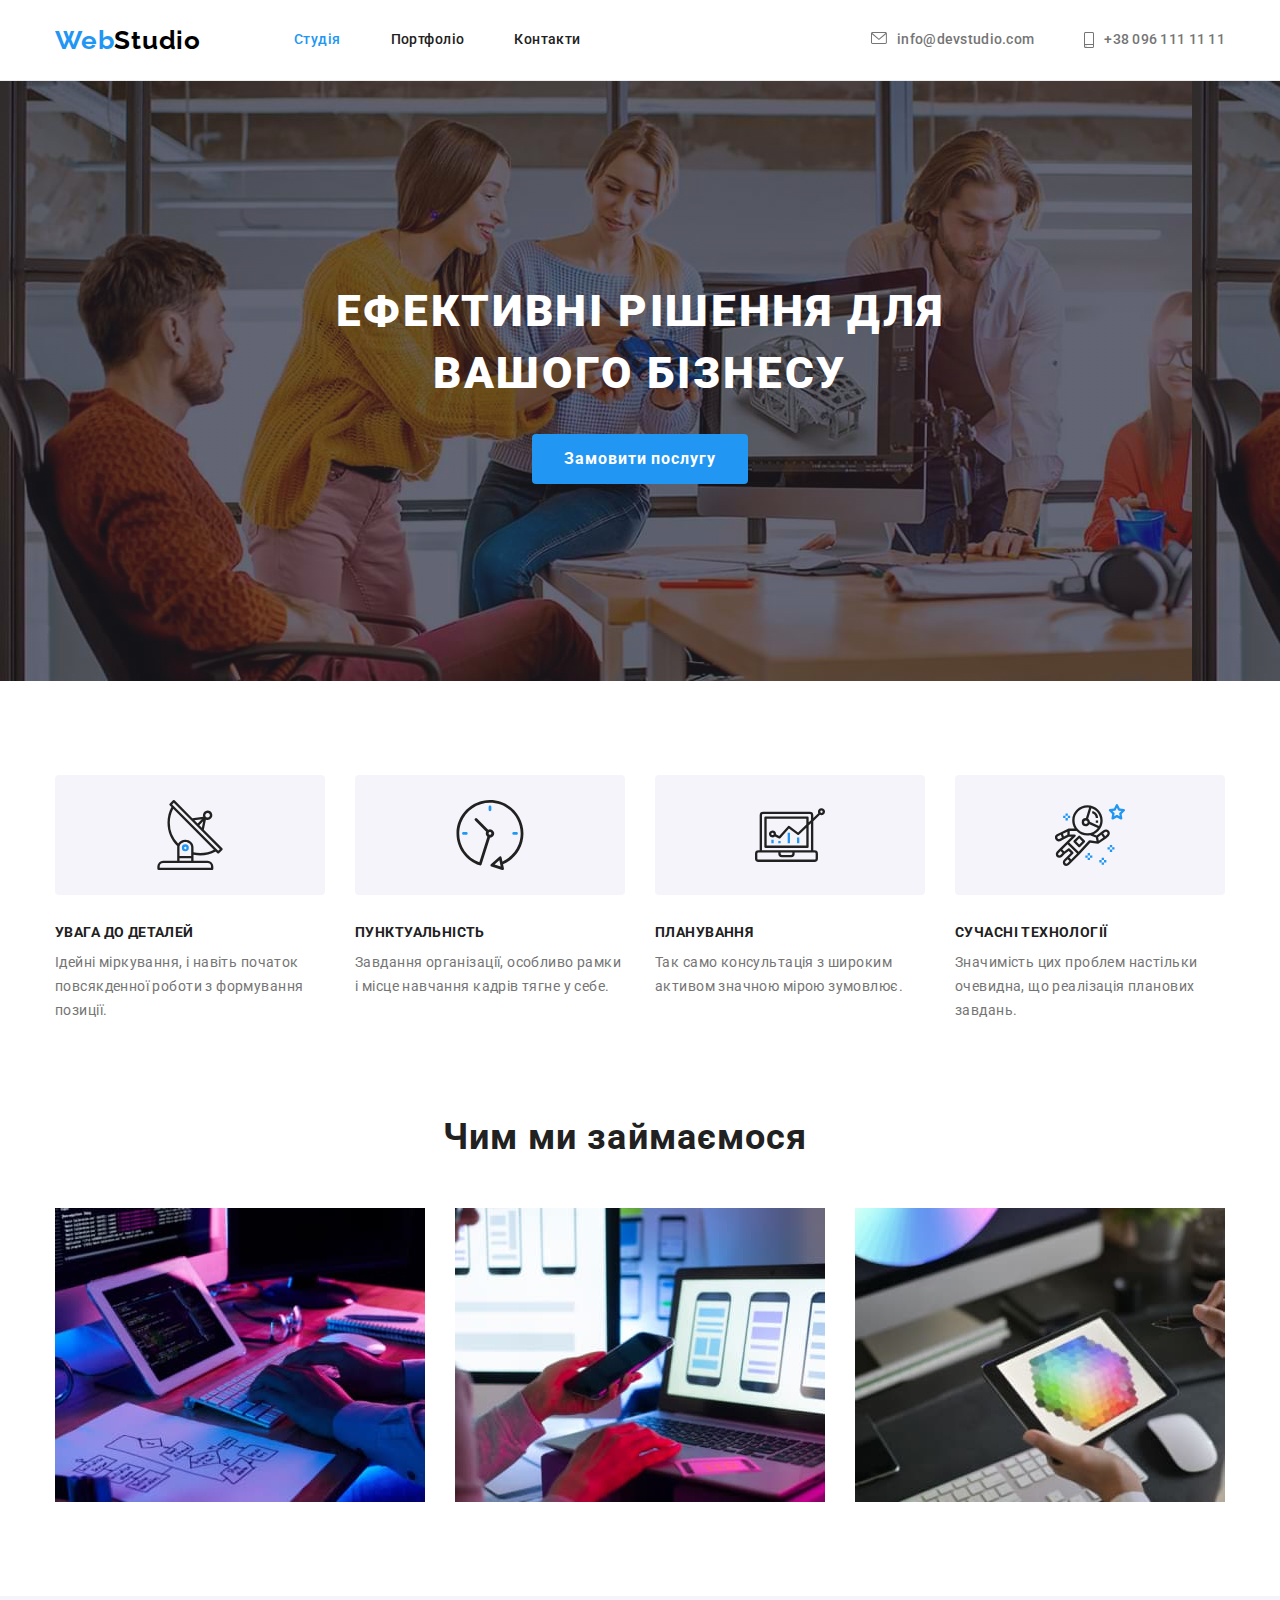
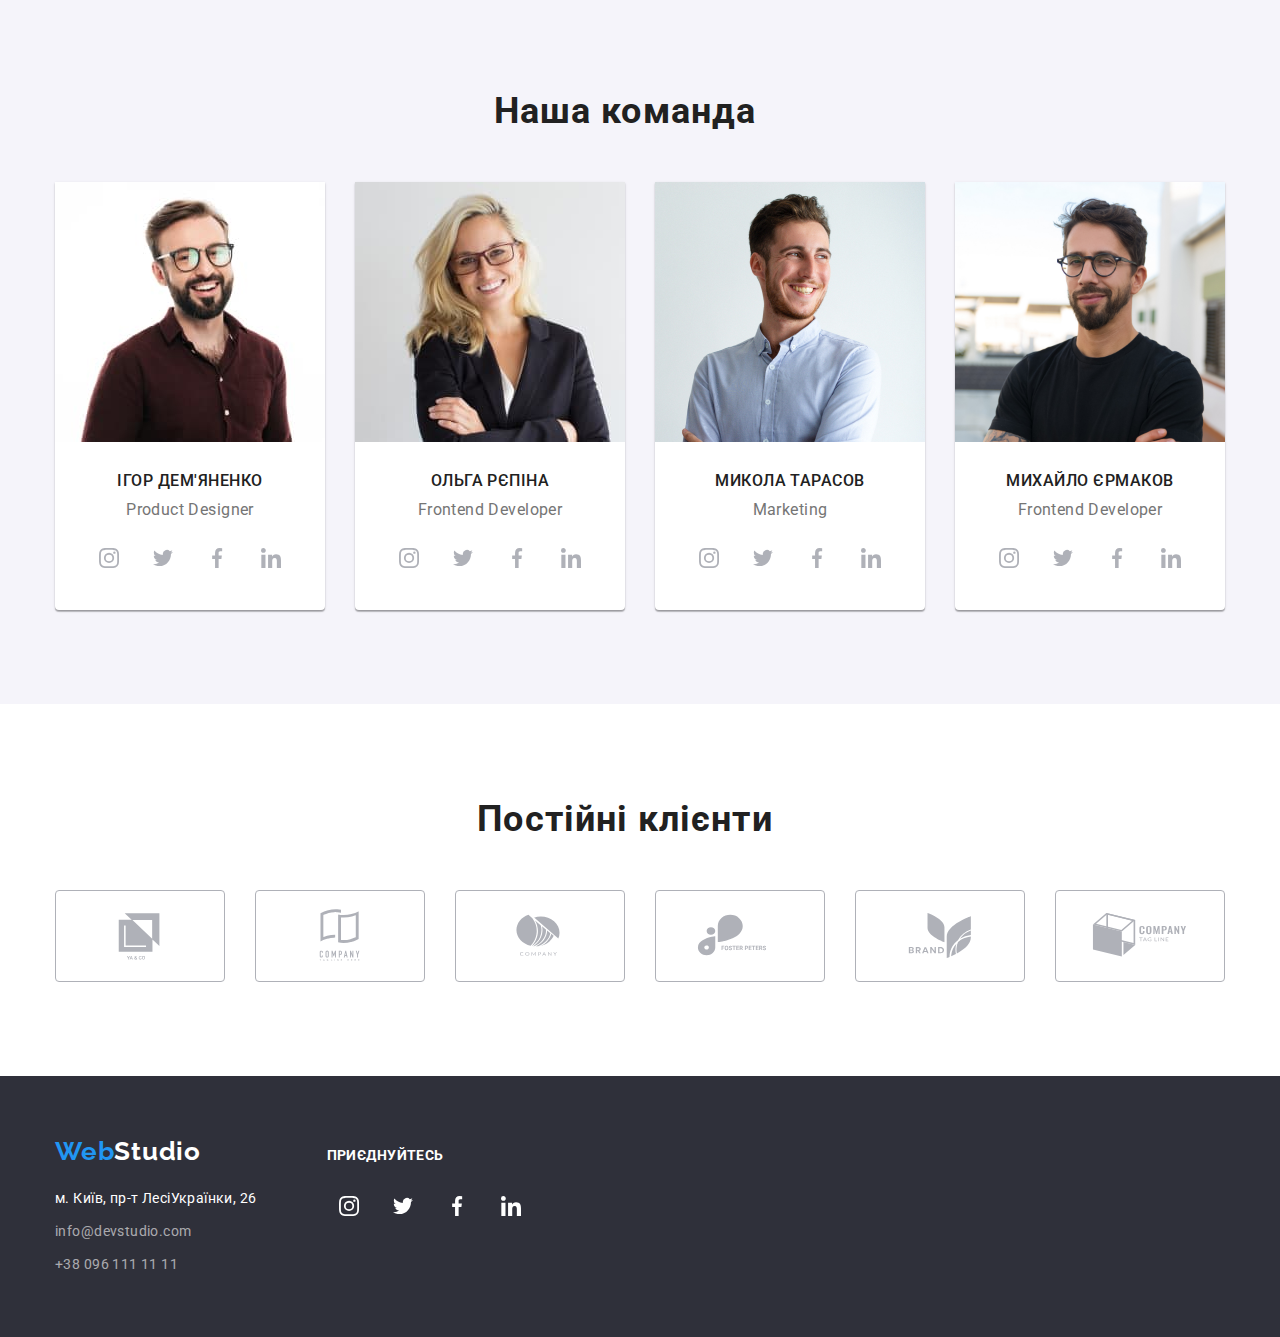
==== index.html @ a8404179 "create repo" ====
<!DOCTYPE html>
<html lang="uk">
  <head>
    <meta charset="UTF-8" />
    <meta http-equiv="X-UA-Compatible" content="IE=edge" />
    <meta name="viewport" content="width=device-width, initial-scale=1.0" />
    <title>webstudio</title>
    <link
      href="https://fonts.googleapis.com/css2?family=Raleway:wght@700&family=Roboto:wght@400;500;700;900&display=swap"
      rel="stylesheet"
    />
    <link
      rel="stylesheet"
      href=" https://cdnjs.cloudflare.com/ajax/libs/modern-normalize/1.1.0/modern-normalize.min.css"
    />
    <link rel="stylesheet" href="./css/styles.css" />
  </head>

  <body>
    <header class="page-header">
      <div class="container main-nav">
        <!--main-nav-->
        <nav class="navigation">
          <!--logo-->
          <a class="logo-nav" href="./index.html"><span class="logo-accent">Web</span>Studio</a>

          <!--navigation-->

          <ul class="nav-list">
            <li class="nav-item">
              <a class="nav-link current" href="./index.html">Студія</a>
            </li>

            <li class="nav-item">
              <a class="nav-link" href="./portfolio.html">Портфоліо</a>
            </li>

            <li class="nav-item">
              <a class="nav-link" href="#">Контакти</a>
            </li>
          </ul>
        </nav>

        <!-- Link to e-mail address phone number  -->
        <ul class="contact">
          <li class="contact-item">            
            <a href="mailto:info@devstudio.com" class="link">
              <svg class="mail" width="16" height="12">
                <use href="./images/icons.svg/sprite.svg#icon-envelope"></use>
              </svg>
              info@devstudio.com
            </a> 
          </li>

          <li class="contact-item">
            <a href="tel:+380961111111" class="link">
              <svg class="phone" width="10" height="16">
                <use href="./images/icons.svg/sprite.svg#icon-smartphone"></use>
              </svg>
              +38 096 111 11 11</a
            >
          </li>
        </ul>
      </div>
    </header>

    <main>
      <!--Main page-->
      <section class="hero">
        <div class="container">
          <h1 class="hero-title">
            Ефективні рішення для<br />
            вашого бізнесу
          </h1>
          <button class="button" type="button">Замовити послугу</button>
        </div>
      </section>

      <!--Наші переваги-->

      <section class="section">
        <div class="container">
          <h2 class="section-title title-hidden">Наші переваги</h2>
          <ul class="list-sec">
            <li class="item-sec">
              <div class="icon">
                <svg class="icon-antenn">
                  <use href="./images/icons.svg/sprite.svg#icon-antenna"></use>
                </svg>
              </div>
              <h3 class="title">УВАГА ДО ДЕТАЛЕЙ</h3>
              <p class="list-item">
                Ідейні міркування, і навіть початок повсякденної роботи з формування позиції.
              </p>
            </li>

            <li class="item-sec">
              <div class="icon">
                <svg class="icon-clock">
                  <use href="./images/icons.svg/sprite.svg#icon-clock"></use>
                </svg>
              </div>
              <h3 class="title">ПУНКТУАЛЬНІСТЬ</h3>
              <p class="list-item">
                Завдання організації, особливо рамки і місце навчання кадрів тягне у себе.
              </p>
            </li>

            <li class="item-sec">
              <div class="icon">
                <svg class="icon-diagram">
                  <use href="./images/icons.svg/sprite.svg#icon-diagram"></use>
                </svg>
              </div>

              <h3 class="title">ПЛАНУВАННЯ</h3>
              <p class="list-item">
                Так само консультація з широким активом значною мірою зумовлює.
              </p>
            </li>

            <li class="item-sec">
              <div class="icon">
                <svg class="icon-astr">
                  <use href="./images/icons.svg/sprite.svg#icon-astronaut"></use>
                </svg>
              </div>
              <h3 class="title">СУЧАСНІ ТЕХНОЛОГІЇ</h3>
              <p class="list-item">
                Значимість цих проблем настільки очевидна, що реалізація планових завдань.
              </p>
            </li>
          </ul>
        </div>
      </section>

      <!--Our work-->

      <section class="section-work">
        <div class="container">
          <h2 class="section-title">Чим ми займаємося</h2>
          <ul class="list">
            <li class="work-card">
              <img src="./images/box1.jpg" alt="Візуалізація" />
            </li>

            <li class="work-card">
              <img src="./images/box2.jpg" alt="Мобільність" />
            </li>

            <li class="work-card">
              <img src="./images/box3.jpg" alt="Дизайн" />
            </li>
          </ul>
        </div>
      </section>

      <!--Team-->

      <section class="section-team">
        <div class="container">
          <h2 class="section-title">Наша команда</h2>
          <ul class="team-list">
            <li class="team-card">
              <img src="./images/igordemyanenko.jpg" alt="Ігор Дем'яненко" width="270" />

              <div class="descr">
                <h3 class="title">Ігор Дем'яненко</h3>
                <p class="team-position">Product Designer</p>

                <ul class="social-list list">
                  <li class="social-item">
                    <a href="" target="_blank" rel="noopener noreferrer nofollow" class="social-link link">
                      <svg class="social-icon">
                        <use href="./images/icons.svg/sprite.svg#icon-instagram"></use>
                      </svg>
                    </a>
                  </li>
                  <li class="social-item">
                    <a href="" target="_blank" rel="noopener noreferrer nofollow" class="social-link link">
                      <svg class="social-icon">
                        <use href="./images/icons.svg/sprite.svg#icon-twitter"></use>
                      </svg>
                    </a>
                  </li>
                  <li class="social-item">
                    <a href="" target="_blank" rel="noopener noreferrer nofollow" class="social-link link">
                      <svg class="social-icon">
                        <use href="./images/icons.svg/sprite.svg#icon-facebook"></use>
                      </svg>
                    </a>
                  </li>
                  <li class="social-item">
                    <a href="" target="_blank" rel="noopener noreferrer nofollow" class="social-link link">
                      <svg class="social-icon">
                        <use href="./images/icons.svg/sprite.svg#icon-linkedin"></use>
                      </svg>
                    </a>
                  </li>
                </ul>
                </div>
                </li>

            <li class="team-card">
              <img src="./images/olgarepina.jpg" alt="Ольга Рєпіна" width="270" />
              <div class="descr">
                <h3 class="title">Ольга Рєпіна</h3>
                <p class="team-position">Frontend Developer</p>

                <ul class="social-list list">
                  <li class="social-item">
                    <a href="" target="_blank" rel="noopener noreferrer nofollow" class="social-link link">
                      <svg class="social-icon">
                        <use href="./images/icons.svg/sprite.svg#icon-instagram"></use>
                      </svg>
                    </a>
                  </li>
                  <li class="social-item">
                    <a href="" target="_blank" rel="noopener noreferrer nofollow" class="social-link link">
                      <svg class="social-icon">
                        <use href="./images/icons.svg/sprite.svg#icon-twitter"></use>
                      </svg>
                    </a>
                  </li>
                  <li class="social-item">
                    <a href="" target="_blank" rel="noopener noreferrer nofollow" class="social-link link">
                      <svg class="social-icon">
                        <use href="./images/icons.svg/sprite.svg#icon-facebook"></use>
                      </svg>
                    </a>
                  </li>
                  <li class="social-item">
                    <a href="" target="_blank" rel="noopener noreferrer nofollow" class="social-link link">
                      <svg class="social-icon">
                        <use href="./images/icons.svg/sprite.svg#icon-linkedin"></use>
                      </svg>
                    </a>
                  </li>
                </ul>
                </div>
                </li>

            <li class="team-card">
              <img src="./images/mykolatarasov.jpg" alt="Микола Тарасов" width="270" />
              <div class="descr">
                <h3 class="title">Микола Тарасов</h3>
                <p class="team-position">Marketing</p>

                <ul class="social-list list">
                  <li class="social-item">
                    <a href="" target="_blank" rel="noopener noreferrer nofollow" class="social-link link">
                      <svg class="social-icon">
                        <use href="./images/icons.svg/sprite.svg#icon-instagram"></use>
                      </svg>
                    </a>
                  </li>
                  <li class="social-item">
                    <a href="" target="_blank" rel="noopener noreferrer nofollow" class="social-link link">
                      <svg class="social-icon">
                        <use href="./images/icons.svg/sprite.svg#icon-twitter"></use>
                      </svg>
                    </a>
                  </li>
                  <li class="social-item">
                    <a href="" target="_blank" rel="noopener noreferrer nofollow" class="social-link link">
                      <svg class="social-icon">
                        <use href="./images/icons.svg/sprite.svg#icon-facebook"></use>
                      </svg>
                    </a>
                  </li>
                  <li class="social-item">
                    <a href="" target="_blank" rel="noopener noreferrer nofollow" class="social-link link">
                      <svg class="social-icon">
                        <use href="./images/icons.svg/sprite.svg#icon-linkedin"></use>
                      </svg>
                    </a>
                  </li>
                </ul>
                </div>
                </li>

            <li class="team-card">
              <img src="./images/mikhailoermakov.jpg" alt="Михайло Єрмаков" width="270" />
              <div class="descr">
                <h3 class="title">Михайло Єрмаков</h3>
                <p class="team-position">Frontend Developer</p>

                <ul class="social-list list">
                  <li class="social-item">
                    <a href="" target="_blank" rel="noopener noreferrer nofollow" class="social-link link">
                      <svg class="social-icon">
                        <use href="./images/icons.svg/sprite.svg#icon-instagram"></use>
                      </svg>
                    </a>
                  </li>
                  <li class="social-item">
                    <a href="" target="_blank" rel="noopener noreferrer nofollow" class="social-link link">
                      <svg class="social-icon">
                        <use href="./images/icons.svg/sprite.svg#icon-twitter"></use>
                      </svg>
                    </a>
                  </li>
                  <li class="social-item">
                    <a href="" target="_blank" rel="noopener noreferrer nofollow" class="social-link link">
                      <svg class="social-icon">
                        <use href="./images/icons.svg/sprite.svg#icon-facebook"></use>
                      </svg>
                    </a>
                  </li>
                  <li class="social-item">
                    <a href="" target="_blank" rel="noopener noreferrer nofollow" class="social-link link">
                      <svg class="social-icon">
                        <use href="./images/icons.svg/sprite.svg#icon-linkedin"></use>
                      </svg>
                    </a>
                  </li>
                </ul>
                </div>
                </li>
              </div>
            </li>
          </ul>
        </div>
      </section>

      <!--Постійні клієнти-->

      <section class="section">
        <div class="container">
          <h2 class="section-title">Постійні клієнти</h2>
          <ul class="client-list">
            <li class="client-card">
              <a href="" target="_blank" rel="noopener noreferrer nofollow"class="client-link">
                <svg class="client-icon">
                  <use href="./images/icons.svg/sprite.svg#icon-client1"></use>
                </svg>
              </a>              
            </li>

            <li class="client-card">
              <a href="" target="_blank" rel="noopener noreferrer nofollow" class="client-link">
                <svg class="client-icon">
                  <use href="./images/icons.svg/sprite.svg#icon-client2"></use>
                </svg>
              </a>
            </li>

            <li class="client-card">
              <a href="" target="_blank" rel="noopener noreferrer nofollow" class="client-link">
                <svg class="client-icon">
                  <use href="./images/icons.svg/sprite.svg#icon-client3"></use>
                </svg>
              </a>
            </li>

          <li class="client-card">
            <a href="" target="_blank" rel="noopener noreferrer nofollow" class="client-link">
              <svg class="client-icon">
                <use href="./images/icons.svg/sprite.svg#icon-client4"></use>
              </svg>
            </a>
          </li>

            <li class="client-card">
              <a href="" target="_blank" rel="noopener noreferrer nofollow" class="client-link">
                <svg class="client-icon">
                  <use href="./images/icons.svg/sprite.svg#icon-client5"></use>
                </svg>
              </a>
            </li>

            <li class="client-card">
              <a href="" target="_blank" rel="noopener noreferrer nofollow" class="client-link">
                <svg class="client-icon">
                  <use href="./images/icons.svg/sprite.svg#icon-client6"></use>
                </svg>
              </a>
            </li>
          </ul>
        </div>
      </section>
    </main>

    <!--footer-->

    <footer class="footer">
      <div class="container main-footer">
        <!--adress-->
        <div class="adress">
          <a class="logo-footer" href="./index.html"><span class="logo-accent">Web</span>Studio</a>

          <address class="address">
            <ul class="address-list">
              <li class="address-item">
                <a
                  class="address-link"
                  href="https://goo.gl/maps/Fy1uCrwSByk2Ayvy6"
                  target="_blank"
                  rel="noopener noreferrer">
                  м. Київ, пр-т ЛесіУкраїнки, 26
                </a>
              </li>

              <li class="address-item">
                <a class="address-link" href="mailto:info@devstudio.com">info@devstudio.com</a>
              </li>

              <li class="address-item">
                <a class="address-link" href="tel:+380961111111">+38 096 111 11 11</a>
              </li>
            </ul>
          </address>  
        </div>  

        <!--social-net-footer-->

        <div class="social-net-footer">
          <h2 class="title-net">Приєднуйтесь</h2>
                  
          <ul class="social-list list">
            <li class="social-item">
              <a href="" target="_blank" rel="noopener noreferrer nofollow" class="social-link link">
                <svg class="footer-icon">
                  <use href="./images/icons.svg/sprite.svg#icon-instagram"></use>
                </svg>
              </a>
            </li>
            <li class="social-item">
              <a href="" target="_blank" rel="noopener noreferrer nofollow" class="social-link link">
                <svg class="footer-icon">
                  <use href="./images/icons.svg/sprite.svg#icon-twitter"></use>
                </svg>
              </a>
            </li>
            <li class="social-item">
              <a href="" target="_blank" rel="noopener noreferrer nofollow" class="social-link link">
                <svg class="footer-icon">
                  <use href="./images/icons.svg/sprite.svg#icon-facebook"></use>
                </svg>
              </a>
            </li>
            <li class="social-item">
              <a href="" target="_blank" rel="noopener noreferrer nofollow" class="social-link link">
                <svg class="footer-icon">
                  <use href="./images/icons.svg/sprite.svg#icon-linkedin"></use>
                </svg>
              </a>
            </li>
          </ul>
        </div>

      </div>
    </footer>
  </body>
</html>
---- css/styles.css ----
:root {
  --accent-color: #2196f3;
  --primary-text-color: #212121;
  --secondary-text-color: #757575;
  --white-text-color: #fff;
  --white-opacity-text-color: rgba(255, 255, 255, 0.6);
  --primary-background-color: #fff;
  --secondary-background-color: #f5f4fa;
  --dark-background-color: #2f303a;
  --logo-color: #000;
  --border-color: #ececec;
  --border-card-color: #eee;
  --card-set-gap: 30px;
  --card-shadow: 0px 1px 3px rgba(0, 0, 0, 0.12),
    0px 1px 1px rgba(0, 0, 0, 0.14),
    0px 2px 1px rgba(0, 0, 0, 0.2);
  --card-shadow-portfolio: 0px 3px 1px 
  rgba(0, 0, 0, 0.1), 0px 1px 2px 
  rgba(0, 0, 0, 0.08), 0px 2px 2px
   rgba(0, 0, 0, 0.12);
  --primary-icon-color: #afb1b8;
}


ul {
  list-style: none;
  padding: 0;
  margin: 0;
}

a {
  text-decoration: none;
}


img {
  display: block;
  max-width: 100%;
  height: auto;
}

body {
  font-family: 'Roboto', sans-serif;
  font-size: 14px;
  color: var(--secondary-text-color);
  line-height: 1.7;
  letter-spacing: 0.03em;
  background-color: var(--primary-background-color);
}

/*container*/
.container {
  width: 1200px;
  margin-left: auto;
  margin-right: auto;
  padding-left: 15px;
  padding-right: 15px;
}

.header {
  border-bottom: 1px solid var(--border-color);
}

.page-header {
    border-bottom: 1px solid var(--border-color);
}

/*main-nav*/
.main-nav,
.navigation {
  display: flex;
  align-items: center;
}

/*logo*/
.logo-nav {
  display: block;

  color: var(--logo-color);
  font-family: Raleway, sans-serif;
  font-weight: 700;
  font-size: 26px;
  line-height: 1.19;
  letter-spacing: 0.03em;
}

.logo-accent {
  color: var(--accent-color);
}

/*navigation*/

.nav-list {
  display: flex;
  margin-left: 93px;
}

.nav-list .nav-item + .nav-item {
  margin-left: 50px;
}
/*або
.nav-item {
  margin-right: 8px;
}
або
.nav-list .nav-item:not(:last-child) {
  margin-right: 0;
}*/

.nav-link {
  display: block;
  padding-top: 32px;
  padding-bottom: 32px;

  line-height: 1.14;
  font-weight: 500;
  color: var(--primary-text-color);
}

.nav-link .current {
  color: var(--accent-color);
}

.nav-link:hover,
.nav-link:focus {
  color: var(--accent-color);
}

.current {
  color: var(--accent-color);
}

/*Link to e-mail address phone number*/
.contact {
  display: flex;
  margin-top: 0;
  margin-bottom: 0;
  margin-left: auto;
  padding-left: 0;

  font-weight: 500;
  line-height: 1.14;
}

.contact-item {
  display: flex;
  line-height: 1.14;
  letter-spacing: 0.02em;
}

.contact .link {
  color: var(--secondary-text-color);
  padding-top: 32px;
  padding-bottom: 32px;
  display: inline-flex;
}

.contact .link:hover,
.contact .link:focus {
  color: var(--accent-color);
}

.contact-item + .contact-item {
  margin-left: 50px;
}



.mail,
.phone {
  margin-right: 10px;
  fill: currentColor;
}




/*main*/

/*hero*/
.hero {
  text-align: center;
  background-color: var(--dark-background-color);
  padding-top: 200px;
  padding-bottom: 200px;    
      
  max-width: 1600px;
  height: 600px;
  margin-left: auto;
  margin-right: auto;
  background-image: linear-gradient(to right, rgba(47, 48, 58, 0.4),
   rgba(47, 48, 58, 0.4)), 
   url(../images/overlay.jpg);
}
.hero-title {
  font-weight: 900;
  font-size: 44px;
  line-height: 1.4;
  letter-spacing: 0.06em;
  color: var(--white-text-color);
  text-transform: uppercase;
  margin-top: 0;
  margin-bottom: 30px;
}

.button {
  border: none;
  padding: 10px 32px;
  min-width: 216px;
  border-radius: 4px;  

  cursor: pointer;
  font-family: inherit;
  font-size: 16px;
  line-height: 1.875;
  letter-spacing: 0.06em;
  color: var(--white-text-color);
  font-weight: 700;
  background-color: var(--accent-color);
  box-shadow: box-shadow: 0px 4px 4px rgba(0, 0, 0, 0.15);;
}


.button:hover,
.button:focus {
  background: #188CE8;
  box-shadow: 0px 4px 4px rgba(0, 0, 0, 0.15);
border-radius: 4px;
}

/*overlay
.overlay {
  max-width: 1600px;
  height: 600px;
  margin-left: auto;
  margin-right: auto;
  outline: 1px solid var(--logo-color);
}
*/

/*Наші переваги*/

.section,
.section-team {
  padding-top: 94px;
  padding-bottom: 94px;
}
.section-work {
  padding-bottom: 94px;
}

.title-hidden {
  display: none;
}

.section-title {
  color: var(--primary-text-color);
  font-weight: 700;
  font-size: 36px;
  line-height: 1.167;
  letter-spacing: 0.03em;
  margin-top: 0;
  margin-left: calc(-1 * var(--card-set-gap));
  text-align: center;
  margin-bottom: 50px;
}

.list,
.list-sec {
  margin-top: 0;
  margin-bottom: 0;
  padding-left: 0;
}
.list-sec {
  padding: 0;
  margin: 0;
  list-style: none;
  display: flex;
  flex-wrap: wrap;
}

.list,
.team-list {
  padding: 0;
  margin: 0;
  list-style: none;
  display: flex;
  flex-wrap: wrap;
}


.item-sec,
.team-card {
  width: calc((100% - 90px)/4);
  margin-left: 30px;
}

.work-card {
  width: calc((100% - 60px)/3);;
  margin-left: 30px;  
}

.list-sec .item-sec:nth-child(1) {
  margin-left: 0px;
}

.list .work-card:nth-child(1) {
  margin-left: 0px;
}

.team-list .team-card:nth-child(1) {
  margin-left: 0px;
}

.icon {
  display: flex;
  content: "";
  height: 120px;
  background-repeat: no-repeat;
  background-size: contain;
  background-position: center;
  background-color: #F5F4FA;
  margin-bottom: 30px;
  border-radius: 4px;
  justify-content: center;
  align-items: center;

}

.icon-antenn,
.icon-clock,
.icon-diagram,
.icon-astr {
  height: 70px;
  width: 70px;
}


.title {
  color: var(--primary-text-color);
  font-size: 14px;
  line-height: 1.14;
  text-transform: uppercase;
  margin-top: 0;
  margin-bottom: 0;
}

.list-item {
  margin-top: 10px;
  margin-bottom: 0;
}


.team-card {
  box-shadow: var(--card-shadow);
  border-radius: 0px 0px 4px 4px;
  background-color: var(--primary-background-color);
}

.section-team {
  background-color: var(--secondary-background-color);
  margin-top: 0;
  margin-bottom: 0;
}



.team-list {
  margin-top: 0;
  margin-bottom: 0;
  padding-left: 0;
}
.descr {
  
  padding-top: 30px;
  padding-bottom: 30px;
}
.team-list .title {
  color: var(--primary-text-color);
  font-weight: 500;
  font-size: 16px;
  line-height: 1.18;
  text-align: center;
  letter-spacing: 0.03em;
  margin-top: 0;
  margin-bottom: 10px;
}
.team-position {
  font-size: 16px;
  line-height: 1.18;
  text-align: center;
  color: var(--secondary-text-color);
  margin-top: 0;
  margin-bottom: 16px;
}
/*team social svg  */

.team-list {
  color: var(--primary-text-color);
}

.social-list {
  display: flex;
  align-items: center;
  justify-content: center;
}

.social-item {
  margin-right: 10px;

}

.social-item:last-child {
  margin-right: 0;
}

.social-link {
  display: flex;
  width: 44px;
  height: 44px;
  align-items: center;
  justify-content: center;
  border-radius: 50%;
  fill: var(--primary-icon-color);
}

.social-link:hover,
.social-link:focus {
  background-color: var(--accent-color);
  fill: var(--primary-white-color);
}

.social-icon {
  width: 20px;
  height: 20px;
}

/*Постійні кліенти*/

.client-list {
  list-style: none;
  display: flex;
  flex-wrap: wrap;  
  height: 92px;
}

.client-card {
  display: flex;
  width: calc((100% - 150px)/6);
  margin-right: 0;
  margin-left: 30px;
  height: 92px;
  border: 1px solid #AFB1B8;
  border-radius: 4px;
  align-items: center;
  justify-content: center; 
}

.client-card:nth-child(1) {
  margin-left: 0px;
}

.client-link {
  display: inline-flex;
  align-items: center;
  color: currentColor;
  text-decoration: none;
}

.client-icon {
  width: 106px;
  height: 60px;
  fill: var(--primary-icon-color);
}





/*Portfolio*/

.section-btn {
  padding-top: 74px;
  padding-bottom: 114px;
  margin-right: auto;
  margin-left: auto;
}
/*div для кнопок*/

.prtf {
  display: flex;
  align-items: center;
  justify-content: center;
  margin-bottom: 50px;
}

.prtf .prtf-button + .prtf-button {
  margin-left: 8px;
}

.prtf-button {
  font-family: inherit;
  font-size: 16px;
  color: var(--primary-text-color);
  font-weight: 500;
  letter-spacing: 0.03em;
  line-height: 1.612;
  background-color: var(--secondary-background-color);
  border: none;
  border-radius: 4px;
  cursor: pointer;
  padding: 6px 25px;
 
}

.prtf-button:hover,
.prtf-button:focus {
  color: var(--white-text-color);
  background-color: var(--accent-color);
  box-shadow: var(--card-shadow-portfolio);
}

/*works*/

.item-card {
  margin-left: 30px;
  margin-bottom: 30px;
}

.item-card:nth-child(3n + 1) {
  margin-left: 0;
}

.item-card:nth-child(n + 7) {
  margin-bottom: 0;
}

.card-content {
  padding: 20px 24px;
  border: 1px solid var(--border-card-color);
  border-top: none;
}

.work-title {
  font-size: 18px;
  line-height: 2;
  letter-spacing: 0.06em;
  font-weight: 700;
  color: var(--primary-text-color);
  margin-top: 0;
  margin-bottom: 4px;
}
.work-desc {
  margin: 0;
  font-style: 400;
  font-size: 16px;
  line-height: 1.88;
  letter-spacing: 0.03em;
  color: var(---secondary-text-color);
}

.item-card .link {
  display: block;
}

.item-card .link:hover,
.item-card .link:focus {
  box-shadow: 0px 1px 1px rgba(0, 0, 0, 0.12), 0px 4px 4px rgba(0, 0, 0, 0.06),
    1px 4px 6px rgba(0, 0, 0, 0.16);
}


/* Footer */
.footer {
  background-color: var(--dark-background-color);
  padding-top: 60px;
  padding-bottom: 60px;
}

.logo-footer {
  display: inline-block;
  font-family: 'Raleway', sans-serif;
  font-weight: 700;
  font-size: 26px;
  line-height: 1.2;
  letter-spacing: 0.03em;
  margin-bottom: 20px;
}

.logo-footer {
  color: var(--white-text-color);
}

/*adress*/

.address {
  font-style: normal;
}
.address-list {
  margin-top: 0;
}
.address-item:not(:last-child) {
  margin-bottom: 9px;
}

.address-link {
  color: var(--white-text-color);
}

.address-link[href^='mailto'],
.address-link[href^='tel'] {
  color: var(--white-opacity-text-color);
}

.address-link:hover,
.address-link:focus {
  color: var(--accent-color);
}

/*social-net-footer*/

.social-net-footer {
  width: 206px;
  height: 80px;
  margin-right: 0;
  
}

.social-list {
  display: flex;
  margin-left: 0;
  margin-right: 0;
  list-style: none;
  align-items: center;
  justify-content: center;
 
}

.title-net {
  padding: 0;
  margin-bottom: 20px;
  font-weight: 700;
  font-size: 14px;
  line-height: 1.14;
  letter-spacing: 0.03em;
  text-transform: uppercase;
  color: var(--white-text-color);
}

.main-footer {
  display: flex;
  align-items: baseline;
}
.adress {
  margin-right: 70px;
}

.footer-icon {
  width: 20px;
  height: 20px;
  fill: var(--white-text-color);
}
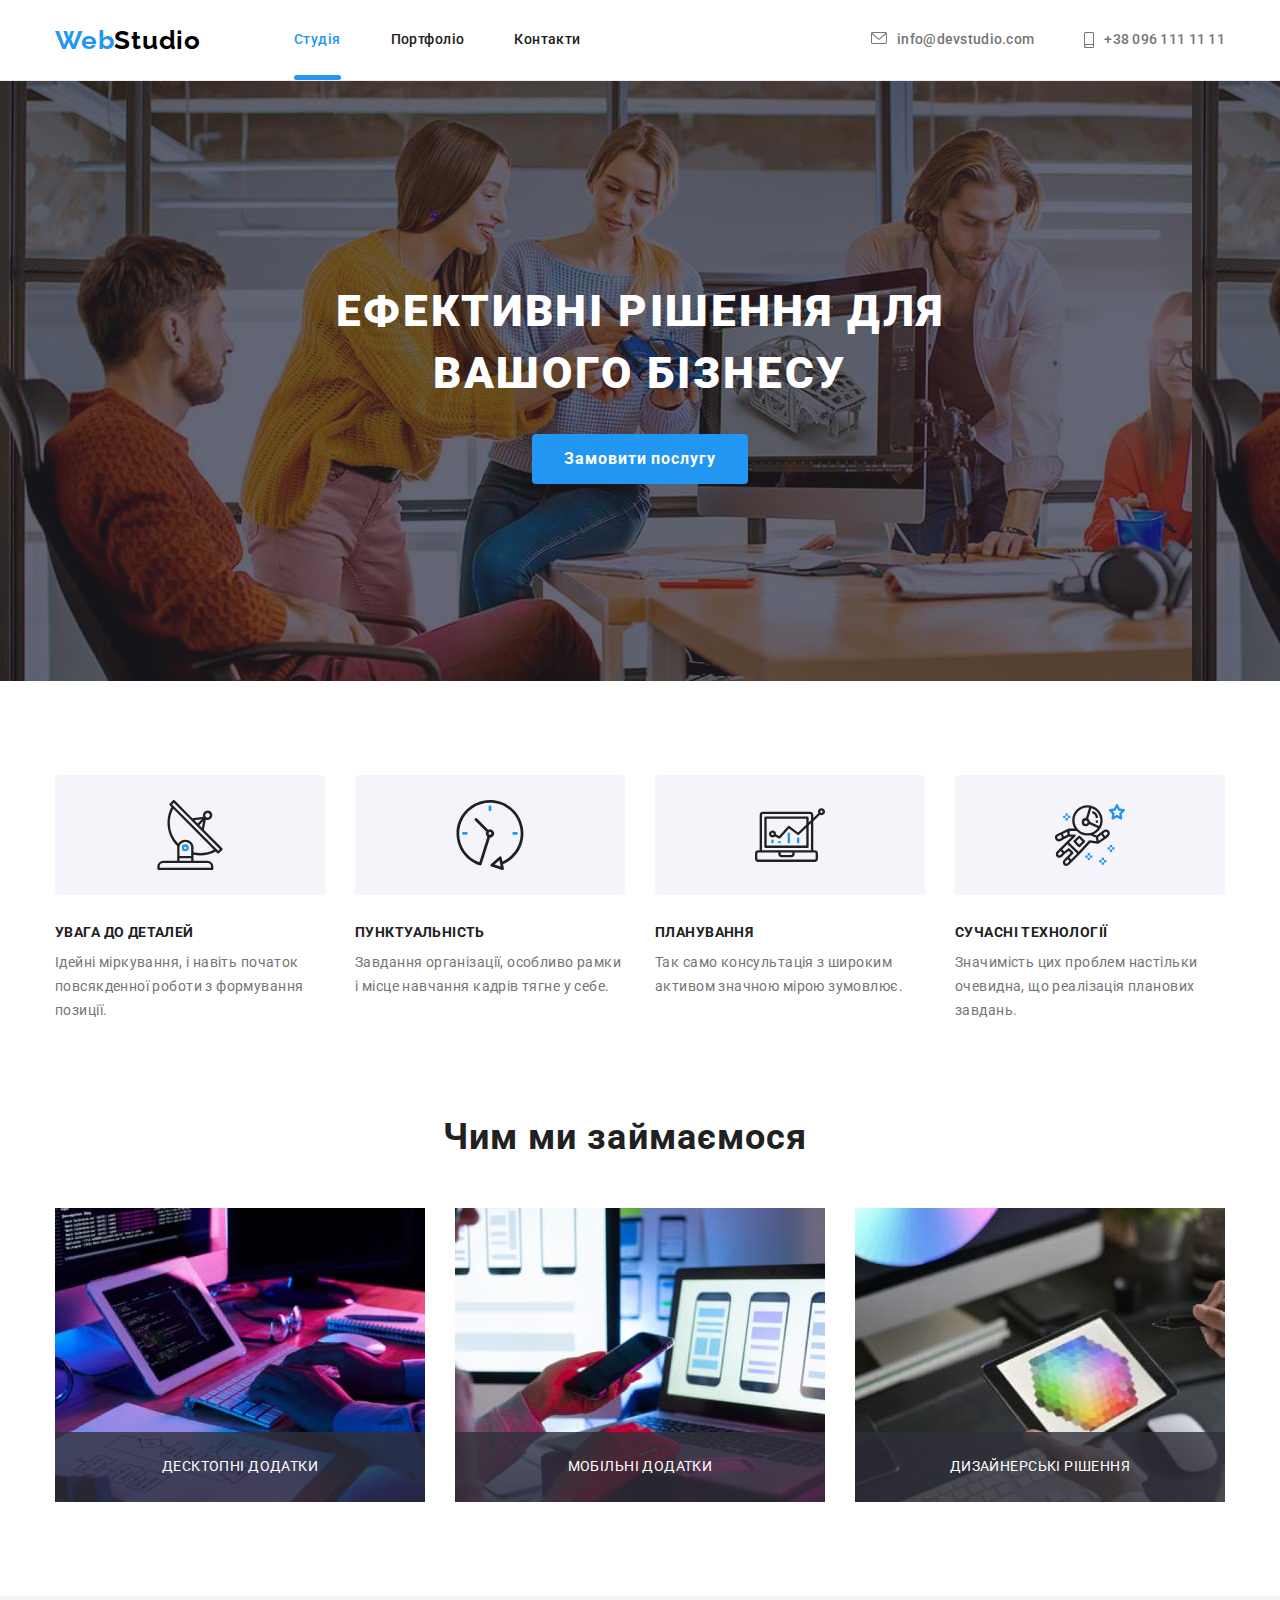
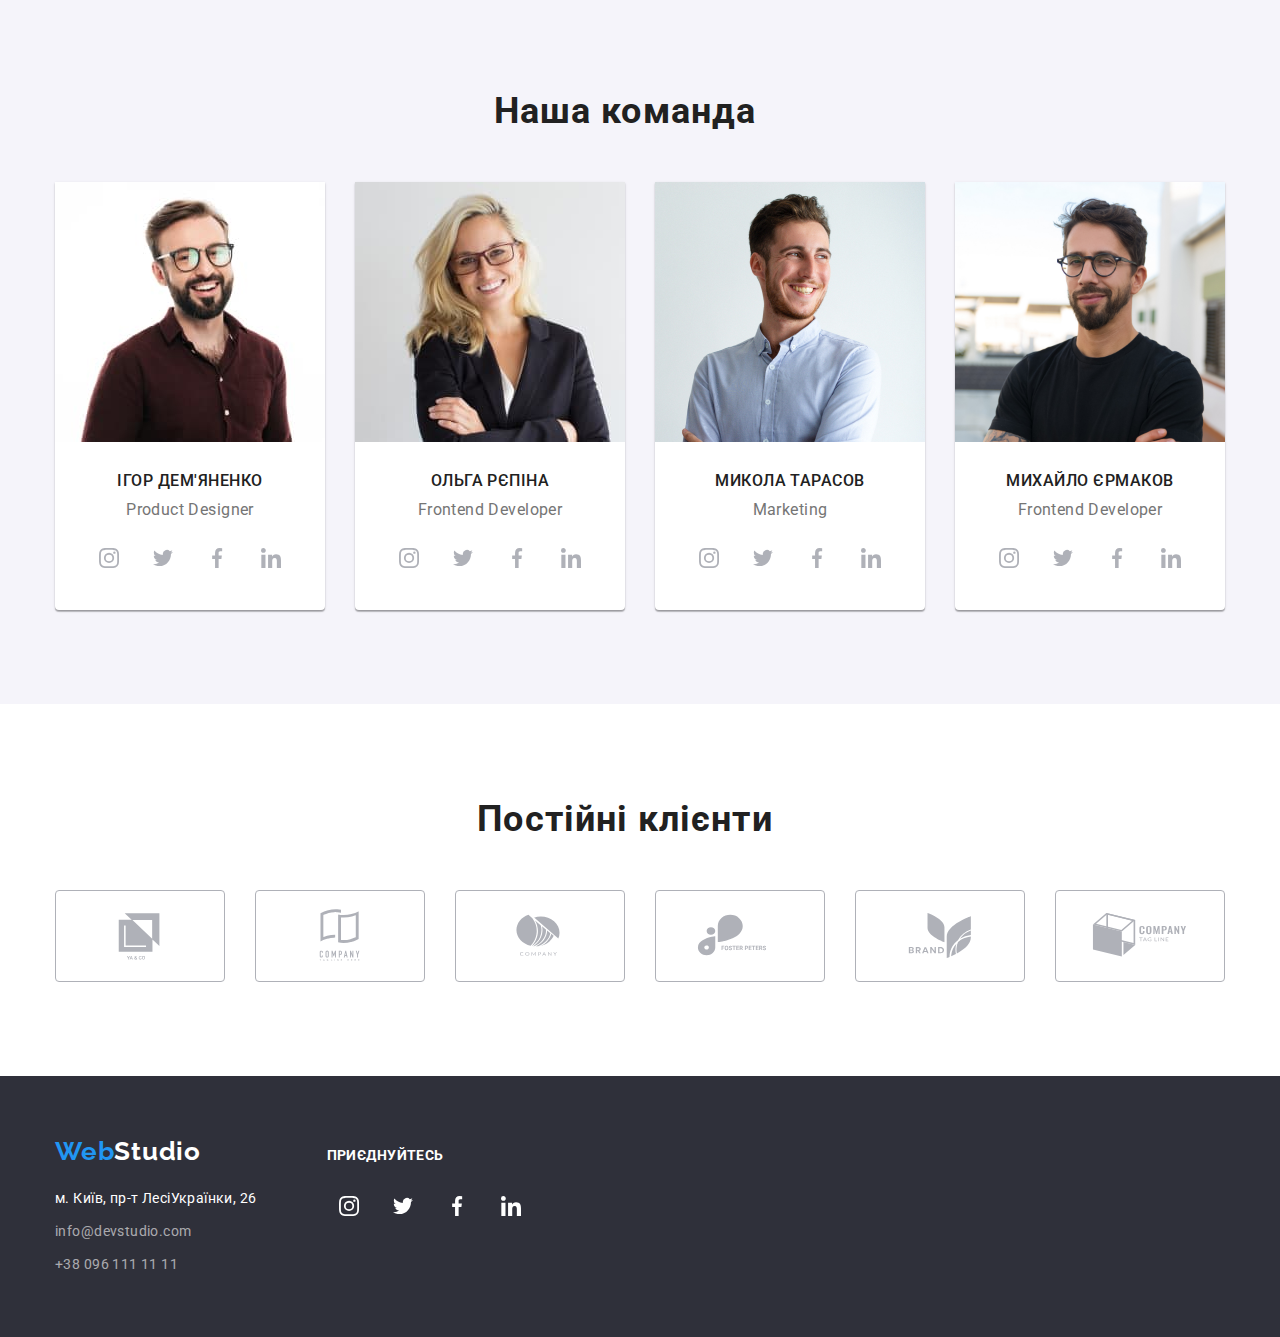
==== commit ed5d8099: "create animation effects" ====
--- a/index.html
+++ b/index.html
@@ -13,6 +13,9 @@
       rel="stylesheet"
       href=" https://cdnjs.cloudflare.com/ajax/libs/modern-normalize/1.1.0/modern-normalize.min.css"
     />
+    
+    <link rel="stylesheet" href="https://unpkg.com/aos@next/dist/aos.css" 
+    />
     <link rel="stylesheet" href="./css/styles.css" />
   </head>
 
@@ -72,7 +75,7 @@
             Ефективні рішення для<br />
             вашого бізнесу
           </h1>
-          <button class="button" type="button">Замовити послугу</button>
+          <button class="button" type="button" data-modal-open>Замовити послугу</button>
         </div>
       </section>
 
@@ -80,7 +83,7 @@
 
       <section class="section">
         <div class="container">
-          <h2 class="section-title title-hidden">Наші переваги</h2>
+          <h2 class="visually-hidden">Наші переваги</h2>
           <ul class="list-sec">
             <li class="item-sec">
               <div class="icon">
@@ -134,6 +137,8 @@
         </div>
       </section>
 
+
+
       <!--Our work-->
 
       <section class="section-work">
@@ -141,15 +146,24 @@
           <h2 class="section-title">Чим ми займаємося</h2>
           <ul class="list">
             <li class="work-card">
-              <img src="./images/box1.jpg" alt="Візуалізація" />
+              <div class="label">
+                <img src="./images/box1.jpg" alt="Візуалізація" />
+                <p class="label-text">Десктопні додатки</p>
+              </div>              
             </li>
 
             <li class="work-card">
-              <img src="./images/box2.jpg" alt="Мобільність" />
+              <div class="label">
+                <img src="./images/box2.jpg" alt="Мобільність" />
+                <p class="label-text">Мобільні додатки</p>
+              </div>              
             </li>
 
             <li class="work-card">
-              <img src="./images/box3.jpg" alt="Дизайн" />
+              <div class="label">
+                <img src="./images/box3.jpg" alt="Дизайн" />
+                <p class="label-text">Дизайнерські рішення</p>
+              </div>              
             </li>
           </ul>
         </div>
@@ -325,34 +339,34 @@
 
       <!--Постійні клієнти-->
 
-      <section class="section">
-        <div class="container">
-          <h2 class="section-title">Постійні клієнти</h2>
-          <ul class="client-list">
-            <li class="client-card">
-              <a href="" target="_blank" rel="noopener noreferrer nofollow"class="client-link">
-                <svg class="client-icon">
-                  <use href="./images/icons.svg/sprite.svg#icon-client1"></use>
-                </svg>
-              </a>              
-            </li>
-
-            <li class="client-card">
-              <a href="" target="_blank" rel="noopener noreferrer nofollow" class="client-link">
-                <svg class="client-icon">
-                  <use href="./images/icons.svg/sprite.svg#icon-client2"></use>
-                </svg>
-              </a>
-            </li>
-
-            <li class="client-card">
-              <a href="" target="_blank" rel="noopener noreferrer nofollow" class="client-link">
-                <svg class="client-icon">
-                  <use href="./images/icons.svg/sprite.svg#icon-client3"></use>
-                </svg>
-              </a>
-            </li>
-
+    <section class="section">
+      <div class="container">
+        <h2 class="section-title">Постійні клієнти</h2>
+        <ul class="client-list">
+          <li class="client-card">
+            <a href="" target="_blank" rel="noopener noreferrer nofollow" class="client-link">
+              <svg class="client-icon">
+                <use href="./images/icons.svg/sprite.svg#icon-client1"></use>
+              </svg>
+            </a>
+          </li>
+    
+          <li class="client-card">
+            <a href="" target="_blank" rel="noopener noreferrer nofollow" class="client-link">
+              <svg class="client-icon">
+                <use href="./images/icons.svg/sprite.svg#icon-client2"></use>
+              </svg>
+            </a>
+          </li>
+    
+          <li class="client-card">
+            <a href="" target="_blank" rel="noopener noreferrer nofollow" class="client-link">
+              <svg class="client-icon">
+                <use href="./images/icons.svg/sprite.svg#icon-client3"></use>
+              </svg>
+            </a>
+          </li>
+    
           <li class="client-card">
             <a href="" target="_blank" rel="noopener noreferrer nofollow" class="client-link">
               <svg class="client-icon">
@@ -360,25 +374,25 @@
               </svg>
             </a>
           </li>
-
-            <li class="client-card">
-              <a href="" target="_blank" rel="noopener noreferrer nofollow" class="client-link">
-                <svg class="client-icon">
-                  <use href="./images/icons.svg/sprite.svg#icon-client5"></use>
-                </svg>
-              </a>
-            </li>
-
-            <li class="client-card">
-              <a href="" target="_blank" rel="noopener noreferrer nofollow" class="client-link">
-                <svg class="client-icon">
-                  <use href="./images/icons.svg/sprite.svg#icon-client6"></use>
-                </svg>
-              </a>
-            </li>
-          </ul>
-        </div>
-      </section>
+    
+          <li class="client-card">
+            <a href="" target="_blank" rel="noopener noreferrer nofollow" class="client-link">
+              <svg class="client-icon">
+                <use href="./images/icons.svg/sprite.svg#icon-client5"></use>
+              </svg>
+            </a>
+          </li>
+    
+          <li class="client-card">
+            <a href="" target="_blank" rel="noopener noreferrer nofollow" class="client-link">
+              <svg class="client-icon">
+                <use href="./images/icons.svg/sprite.svg#icon-client6"></use>
+              </svg>
+            </a>
+          </li>
+        </ul>
+      </div>
+    </section>
     </main>
 
     <!--footer-->
@@ -451,5 +465,12 @@
 
       </div>
     </footer>
+    <div class="backdrop is-hidden" data-modal>
+      <div class="modal">
+        <button type="button" class="close-button" data-modal-close>X</button>
+      </div>
+      
+    </div>
+    <script src="./js/modal.js"></script>
   </body>
 </html>
--- a/css/styles.css
+++ b/css/styles.css
@@ -19,6 +19,7 @@
   rgba(0, 0, 0, 0.08), 0px 2px 2px
    rgba(0, 0, 0, 0.12);
   --primary-icon-color: #afb1b8;
+  --primary-white-color: #fff;
 }
 
 
@@ -30,7 +31,9 @@
 
 a {
   text-decoration: none;
-}
+  transition: color 500ms;
+}
+
 
 
 img {
@@ -59,6 +62,8 @@
 
 .header {
   border-bottom: 1px solid var(--border-color);
+  /*position: absolute;
+  width: 100%;*/
 }
 
 .page-header {
@@ -111,10 +116,11 @@
   display: block;
   padding-top: 32px;
   padding-bottom: 32px;
-
   line-height: 1.14;
   font-weight: 500;
   color: var(--primary-text-color);
+  position: relative;
+  transition: background-color 250ms cubic-bezier(0.4, 0, 0.2, 1), color 250ms cubic-bezier(0.4, 0, 0.2, 1);
 }
 
 .nav-link .current {
@@ -130,6 +136,18 @@
   color: var(--accent-color);
 }
 
+.current::after {
+  display: block;
+  position: absolute;
+  left: 0;
+  bottom: 0;
+  border-radius: 4px;
+  width: 100%;
+  height: 5px;
+  content: "";
+  background-color: var(--accent-color);
+}
+
 /*Link to e-mail address phone number*/
 .contact {
   display: flex;
@@ -140,6 +158,7 @@
 
   font-weight: 500;
   line-height: 1.14;
+  transition: background-color 250ms cubic-bezier(0.4, 0, 0.2, 1), color 250ms cubic-bezier(0.4, 0, 0.2, 1);
 }
 
 .contact-item {
@@ -153,6 +172,7 @@
   padding-top: 32px;
   padding-bottom: 32px;
   display: inline-flex;
+  transition: background-color 250ms cubic-bezier(0.4, 0, 0.2, 1), color 250ms cubic-bezier(0.4, 0, 0.2, 1);
 }
 
 .contact .link:hover,
@@ -217,7 +237,8 @@
   color: var(--white-text-color);
   font-weight: 700;
   background-color: var(--accent-color);
-  box-shadow: box-shadow: 0px 4px 4px rgba(0, 0, 0, 0.15);;
+  box-shadow: box-shadow: 0px 4px 4px rgba(0, 0, 0, 0.15);
+  transition: background-color 250ms cubic-bezier(0.4, 0, 0.2, 1), color 250ms cubic-bezier(0.4, 0, 0.2, 1);
 }
 
 
@@ -249,10 +270,19 @@
   padding-bottom: 94px;
 }
 
-.title-hidden {
-  display: none;
-}
-
+.visually-hidden { 
+  position: absolute;
+  width: 1px;
+  height: 1px;
+  margin: -1px;
+  border: 0;
+  padding: 0;
+
+  white-space: nowrap;
+  clip-path: inset(100%);
+  clip: rect(0 0 0 0);
+  overflow: hidden;
+}
 .section-title {
   color: var(--primary-text-color);
   font-weight: 700;
@@ -299,6 +329,31 @@
   width: calc((100% - 60px)/3);;
   margin-left: 30px;  
 }
+
+.label {
+  position: relative;
+  
+}
+  
+  
+.label-text {   
+  display: flex; 
+  position: absolute;
+  font-size: 14px;
+  line-height: 1.14;
+  text-align: center;
+  letter-spacing: 0.03em;
+  text-transform: uppercase;
+  color: var(--primary-white-color);
+  background: rgba(47, 48, 58, 0.8);
+  width: 100%;;
+  height: 70px;
+  margin: 0;
+  align-items: center;
+  justify-content: center;
+  transform: translateY(-70px);
+}
+
 
 .list-sec .item-sec:nth-child(1) {
   margin-left: 0px;
@@ -422,6 +477,7 @@
   justify-content: center;
   border-radius: 50%;
   fill: var(--primary-icon-color);
+  transition: background-color 250ms cubic-bezier(0.4, 0, 0.2, 1), fill 250ms cubic-bezier(0.4, 0, 0.2, 1);
 }
 
 .social-link:hover,
@@ -440,37 +496,52 @@
 .client-list {
   list-style: none;
   display: flex;
-  flex-wrap: wrap;  
-  height: 92px;
+  flex-wrap: wrap;
 }
 
 .client-card {
-  display: flex;
+
   width: calc((100% - 150px)/6);
   margin-right: 0;
   margin-left: 30px;
-  height: 92px;
+}
+
+.client-card:nth-child(1) {
+  margin-left: 0px;
+}
+
+.client-link {
+  display: flex;
+  align-items: center;
+  color: currentColor;
+  text-decoration: none;
   border: 1px solid #AFB1B8;
   border-radius: 4px;
   align-items: center;
-  justify-content: center; 
-}
-
-.client-card:nth-child(1) {
-  margin-left: 0px;
-}
-
-.client-link {
-  display: inline-flex;
-  align-items: center;
-  color: currentColor;
-  text-decoration: none;
+  justify-content: center;
+  height: 92px;
+  width: 170px;
+  fill: var(--primary-icon-color);
+transition: background-color 250ms cubic-bezier(0.4, 0, 0.2, 1), fill 250ms cubic-bezier(0.4, 0, 0.2, 1);
+}
+
+.client-link:hover,
+.client-link:focus {
+  border: 1px solid var(--accent-color);
+  fill: var(--accent-color);
+
 }
 
 .client-icon {
   width: 106px;
   height: 60px;
-  fill: var(--primary-icon-color);
+  transition: background-color 250ms cubic-bezier(0.4, 0, 0.2, 1), color 250ms cubic-bezier(0.4, 0, 0.2, 1);
+}
+
+.client-icon:hover,
+.client-link:focus {
+  fill: var(--accent-color);
+
 }
 
 
@@ -510,7 +581,8 @@
   border-radius: 4px;
   cursor: pointer;
   padding: 6px 25px;
- 
+  transition: background-color 250ms cubic-bezier(0.4, 0, 0.2, 1), color 250ms cubic-bezier(0.4, 0, 0.2, 1),
+      box-shadow 250ms cubic-bezier(0.4, 0, 0.2, 1);
 }
 
 .prtf-button:hover,
@@ -556,19 +628,46 @@
   font-size: 16px;
   line-height: 1.88;
   letter-spacing: 0.03em;
-  color: var(---secondary-text-color);
+  color: var(--secondary-text-color);
 }
 
 .item-card .link {
   display: block;
+  transition: background-color 250ms cubic-bezier(0.4, 0, 0.2, 1), color 250ms cubic-bezier(0.4, 0, 0.2, 1),
+  box-shadow 250ms cubic-bezier(0.4, 0, 0.2, 1);
 }
 
 .item-card .link:hover,
 .item-card .link:focus {
   box-shadow: 0px 1px 1px rgba(0, 0, 0, 0.12), 0px 4px 4px rgba(0, 0, 0, 0.06),
     1px 4px 6px rgba(0, 0, 0, 0.16);
-}
-
+  
+}
+
+
+
+.overlay-card {
+  position: relative;
+  overflow: hidden;   
+}
+
+.overlay-card:hover .overlay{
+transform: translateY(0);
+}
+.overlay {
+  padding:63px 24px;
+  position: absolute;
+  font-size: 18px;
+  line-height: 1.56;
+  letter-spacing: 0.03em;
+  color: #FFFFFF;
+  background: rgba(33, 150, 243, 0.9);
+  top: 0;
+  height: 100%;
+  margin: 0;
+  transform: translateY(100%);
+  transition: transform 250ms;
+}
 
 /* Footer */
 .footer {
@@ -661,3 +760,52 @@
   fill: var(--white-text-color);
 }
 
+/*modal*/
+
+.backdrop {
+  position: fixed;
+  top: 0;
+  left: 0;
+  width: 100%;
+  height: 100vh;
+  background: rgba(0, 0, 0, 0.2);
+}
+
+.modal {
+  position: absolute;
+  width: 528px;
+  height: 581px;
+  left: 50%;
+  top: 50%;
+  transform: translate(-50%, -50%);
+  background: white;
+}
+
+.is-hidden {
+  opacity: 0;
+  visibility: hidden;
+  pointer-events: none;
+}
+
+.close-button {
+  box-sizing: border-box;  
+  position: absolute;
+  width: 30px;
+  height: 30px;
+  right: 8px;
+  top: 8px;  
+  background: #FFFFFF;
+  border: 1px solid rgba(0, 0, 0, 0.1);
+  border-radius: 50%;
+ font-size: 18px;
+ font-weight: 700;
+transition: background-color 250ms cubic-bezier(0.4, 0, 0.2, 1), color 250ms cubic-bezier(0.4, 0, 0.2, 1),
+    box-shadow 250ms cubic-bezier(0.4, 0, 0.2, 1);
+}
+
+.close-button:focus,
+.close-button:hover {
+ color: var(--accent-color);
+ box-shadow: 0px 4px 4px rgba(0, 0, 0, 0.25);
+} 
+
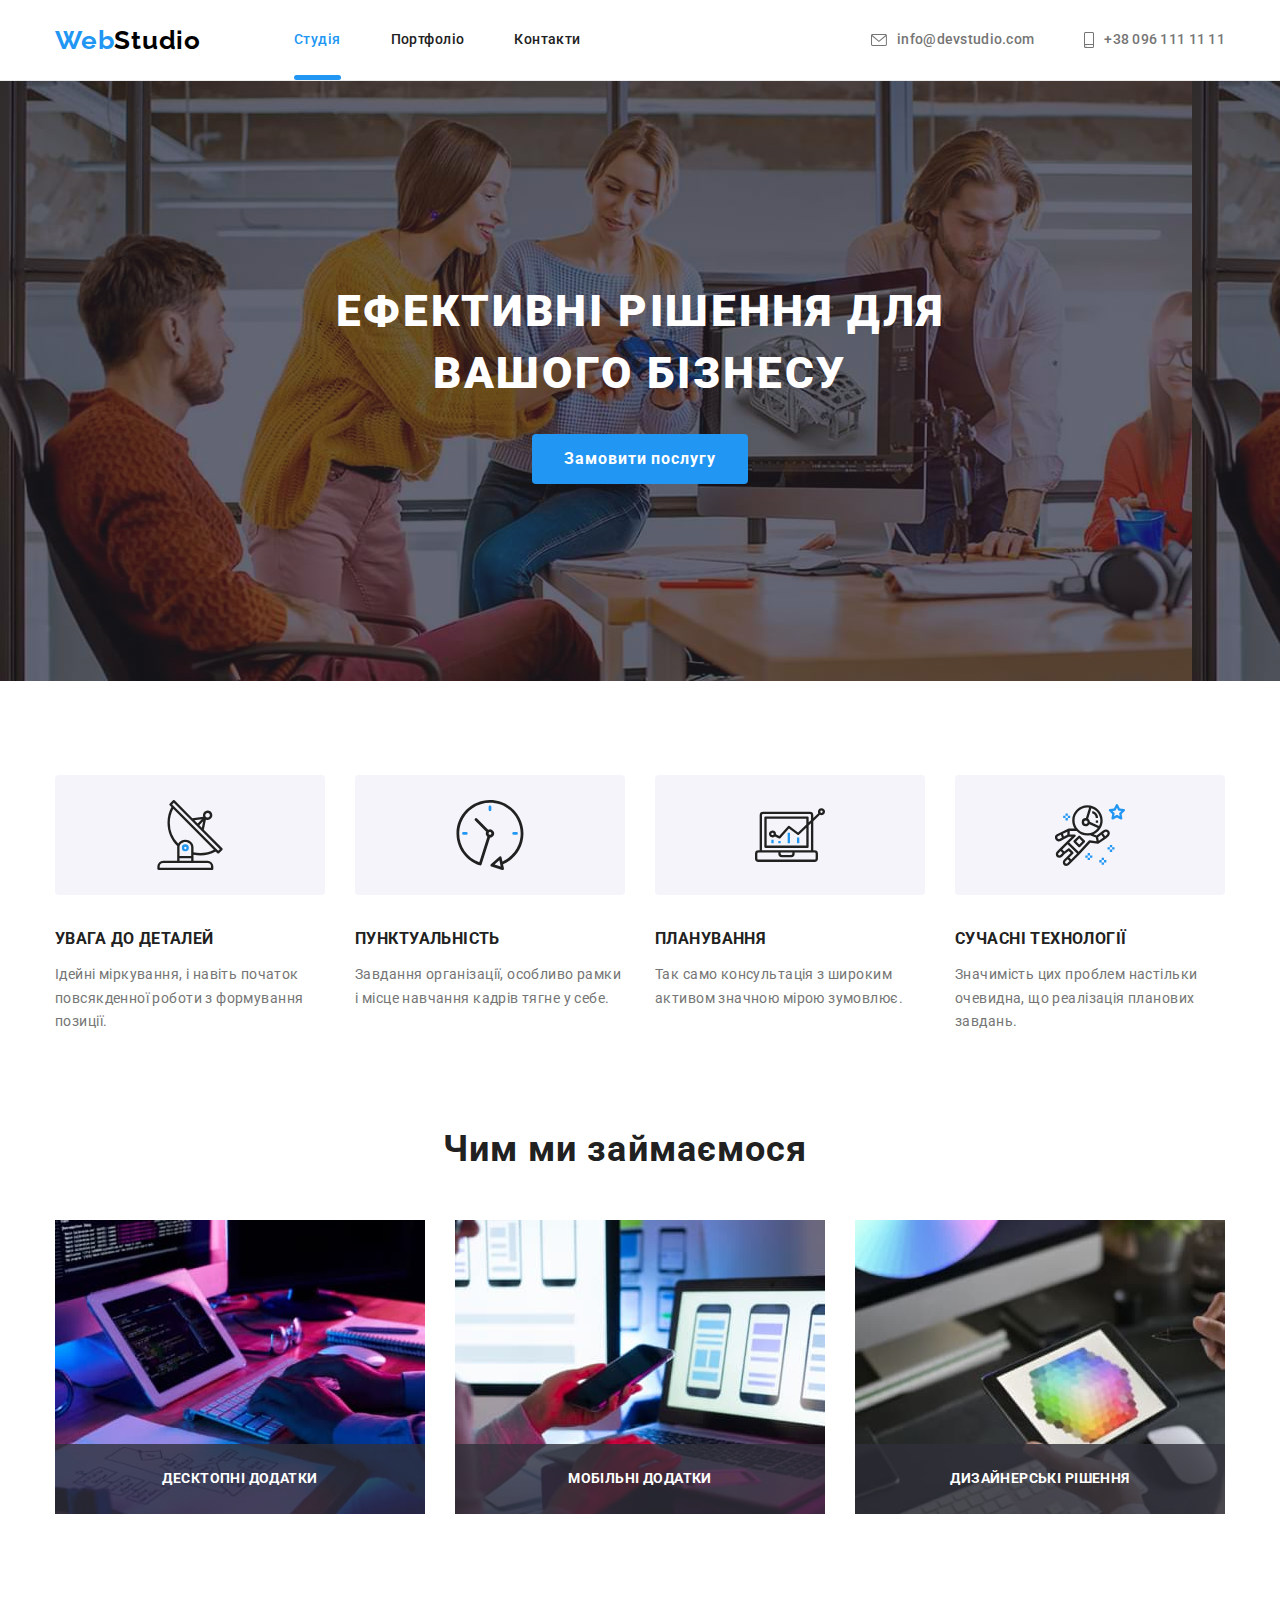
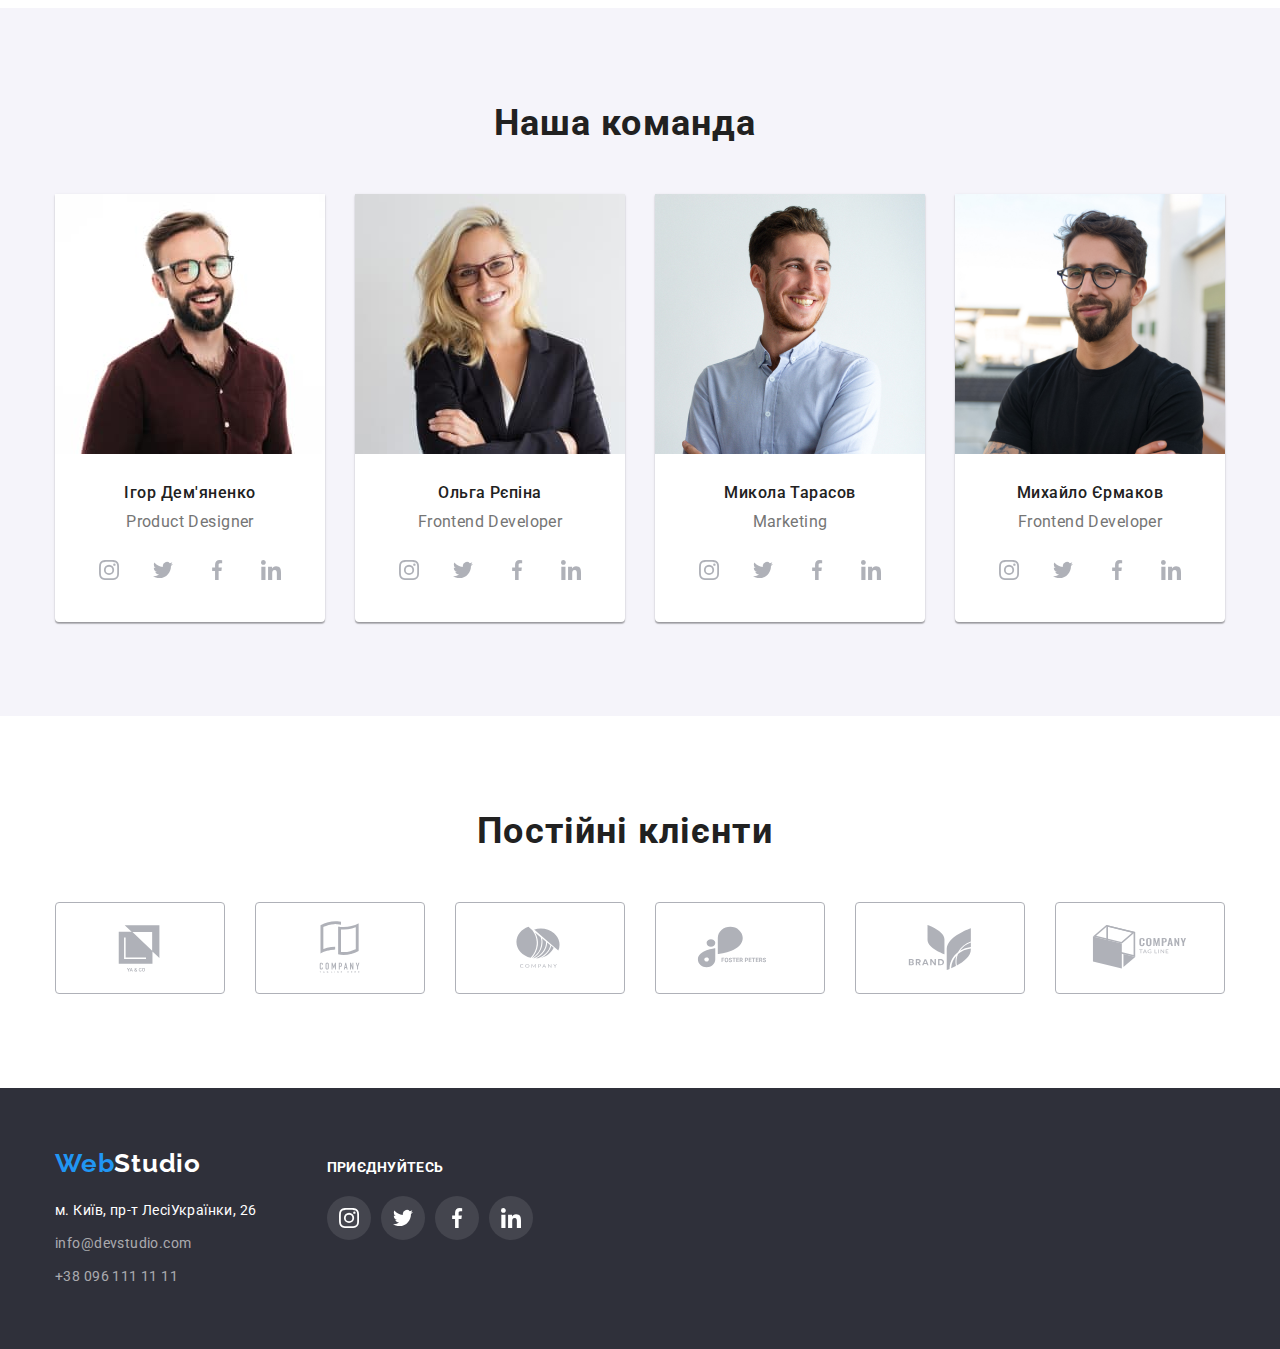
==== commit ee84b776: "corrtction of animation" ====
--- a/index.html
+++ b/index.html
@@ -467,7 +467,11 @@
     </footer>
     <div class="backdrop is-hidden" data-modal>
       <div class="modal">
-        <button type="button" class="close-button" data-modal-close>X</button>
+        <button type="button" class="close-button" data-modal-close>
+          <svg class="close">
+            <use href="./images/icons.svg/sprite2.svg#icon-close-button"></use>
+          </svg>
+        </button>
       </div>
       
     </div>
--- a/css/styles.css
+++ b/css/styles.css
@@ -12,14 +12,15 @@
   --border-card-color: #eee;
   --card-set-gap: 30px;
   --card-shadow: 0px 1px 3px rgba(0, 0, 0, 0.12),
-    0px 1px 1px rgba(0, 0, 0, 0.14),
-    0px 2px 1px rgba(0, 0, 0, 0.2);
+        0px 1px 1px rgba(0, 0, 0, 0.14),
+        0px 2px 1px rgba(0, 0, 0, 0.2);
   --card-shadow-portfolio: 0px 3px 1px 
-  rgba(0, 0, 0, 0.1), 0px 1px 2px 
-  rgba(0, 0, 0, 0.08), 0px 2px 2px
-   rgba(0, 0, 0, 0.12);
+      rgba(0, 0, 0, 0.1), 0px 1px 2px 
+      rgba(0, 0, 0, 0.08), 0px 2px 2px
+      rgba(0, 0, 0, 0.12);
   --primary-icon-color: #afb1b8;
   --primary-white-color: #fff;
+  --close-button-shadow: 0px 4px 4px rgba(0, 0, 0, 0.25);
 }
 
 
@@ -120,7 +121,7 @@
   font-weight: 500;
   color: var(--primary-text-color);
   position: relative;
-  transition: background-color 250ms cubic-bezier(0.4, 0, 0.2, 1), color 250ms cubic-bezier(0.4, 0, 0.2, 1);
+  transition: color 250ms cubic-bezier(0.4, 0, 0.2, 1);
 }
 
 .nav-link .current {
@@ -171,8 +172,9 @@
   color: var(--secondary-text-color);
   padding-top: 32px;
   padding-bottom: 32px;
-  display: inline-flex;
-  transition: background-color 250ms cubic-bezier(0.4, 0, 0.2, 1), color 250ms cubic-bezier(0.4, 0, 0.2, 1);
+  display: flex;
+  align-items: center;
+  transition: color 250ms cubic-bezier(0.4, 0, 0.2, 1);
 }
 
 .contact .link:hover,
@@ -190,6 +192,8 @@
 .phone {
   margin-right: 10px;
   fill: currentColor;
+  align-items: center;
+  justify-content: center;
 }
 
 
@@ -236,17 +240,14 @@
   letter-spacing: 0.06em;
   color: var(--white-text-color);
   font-weight: 700;
-  background-color: var(--accent-color);
-  box-shadow: box-shadow: 0px 4px 4px rgba(0, 0, 0, 0.15);
-  transition: background-color 250ms cubic-bezier(0.4, 0, 0.2, 1), color 250ms cubic-bezier(0.4, 0, 0.2, 1);
+  background-color: var(--accent-color);  
+  transition: background-color 250ms cubic-bezier(0.4, 0, 0.2, 1);
 }
 
 
 .button:hover,
 .button:focus {
   background: #188CE8;
-  box-shadow: 0px 4px 4px rgba(0, 0, 0, 0.15);
-border-radius: 4px;
 }
 
 /*overlay
@@ -340,6 +341,7 @@
   display: flex; 
   position: absolute;
   font-size: 14px;
+  font-weight: 700;
   line-height: 1.14;
   text-align: center;
   letter-spacing: 0.03em;
@@ -351,7 +353,7 @@
   margin: 0;
   align-items: center;
   justify-content: center;
-  transform: translateY(-70px);
+  bottom: 0;
 }
 
 
@@ -393,9 +395,7 @@
 
 .title {
   color: var(--primary-text-color);
-  font-size: 14px;
-  line-height: 1.14;
-  text-transform: uppercase;
+  
   margin-top: 0;
   margin-bottom: 0;
 }
@@ -522,7 +522,7 @@
   height: 92px;
   width: 170px;
   fill: var(--primary-icon-color);
-transition: background-color 250ms cubic-bezier(0.4, 0, 0.2, 1), fill 250ms cubic-bezier(0.4, 0, 0.2, 1);
+transition: border 250ms cubic-bezier(0.4, 0, 0.2, 1), fill 250ms cubic-bezier(0.4, 0, 0.2, 1);
 }
 
 .client-link:hover,
@@ -535,13 +535,6 @@
 .client-icon {
   width: 106px;
   height: 60px;
-  transition: background-color 250ms cubic-bezier(0.4, 0, 0.2, 1), color 250ms cubic-bezier(0.4, 0, 0.2, 1);
-}
-
-.client-icon:hover,
-.client-link:focus {
-  fill: var(--accent-color);
-
 }
 
 
@@ -633,8 +626,7 @@
 
 .item-card .link {
   display: block;
-  transition: background-color 250ms cubic-bezier(0.4, 0, 0.2, 1), color 250ms cubic-bezier(0.4, 0, 0.2, 1),
-  box-shadow 250ms cubic-bezier(0.4, 0, 0.2, 1);
+  transition: box-shadow 250ms cubic-bezier(0.4, 0, 0.2, 1);
 }
 
 .item-card .link:hover,
@@ -645,13 +637,12 @@
 }
 
 
-
 .overlay-card {
   position: relative;
   overflow: hidden;   
 }
 
-.overlay-card:hover .overlay{
+.item-card:hover .overlay{
 transform: translateY(0);
 }
 .overlay {
@@ -709,6 +700,7 @@
 .address-link[href^='mailto'],
 .address-link[href^='tel'] {
   color: var(--white-opacity-text-color);
+  transition: color 250ms cubic-bezier(0.4, 0, 0.2, 1);
 }
 
 .address-link:hover,
@@ -746,6 +738,16 @@
   color: var(--white-text-color);
 }
 
+.social-link {
+  background-color: rgba(255, 255, 255, 0.1);
+  transition: background-color 250ms cubic-bezier(0.4, 0, 0.2, 1);
+}
+
+.social-link:hover,
+.social-link:focus {
+  background-color: var(--accent-color);
+}
+
 .main-footer {
   display: flex;
   align-items: baseline;
@@ -758,6 +760,7 @@
   width: 20px;
   height: 20px;
   fill: var(--white-text-color);
+  
 }
 
 /*modal*/
@@ -769,6 +772,7 @@
   width: 100%;
   height: 100vh;
   background: rgba(0, 0, 0, 0.2);
+   ;
 }
 
 .modal {
@@ -778,7 +782,9 @@
   left: 50%;
   top: 50%;
   transform: translate(-50%, -50%);
-  background: white;
+  background: var(--primary-background-color);
+  box-shadow: 0px 1px 3px rgba(0, 0, 0, 0.12), 0px 1px 1px rgba(0, 0, 0, 0.14), 0px 2px 1px rgba(0, 0, 0, 0.2);
+  border-radius: 4px;
 }
 
 .is-hidden {
@@ -788,24 +794,26 @@
 }
 
 .close-button {
-  box-sizing: border-box;  
+  display: flex;
+  justify-items: center;
+  align-items: center;
   position: absolute;
   width: 30px;
   height: 30px;
   right: 8px;
   top: 8px;  
-  background: #FFFFFF;
+  background: var(--primary-background-color) ;
   border: 1px solid rgba(0, 0, 0, 0.1);
   border-radius: 50%;
- font-size: 18px;
- font-weight: 700;
-transition: background-color 250ms cubic-bezier(0.4, 0, 0.2, 1), color 250ms cubic-bezier(0.4, 0, 0.2, 1),
-    box-shadow 250ms cubic-bezier(0.4, 0, 0.2, 1);
+  font-size: 18px;
+  font-weight: 700;
+  cursor: pointer;
+  transition: fill 250ms cubic-bezier(0.4, 0, 0.2, 1), box-shadow 250ms cubic-bezier(0.4, 0, 0.2, 1);
 }
 
 .close-button:focus,
 .close-button:hover {
- color: var(--accent-color);
- box-shadow: 0px 4px 4px rgba(0, 0, 0, 0.25);
-} 
-
+ fill: var(--accent-color);
+ box-shadow: var(--close-button-shadow);
+}
+
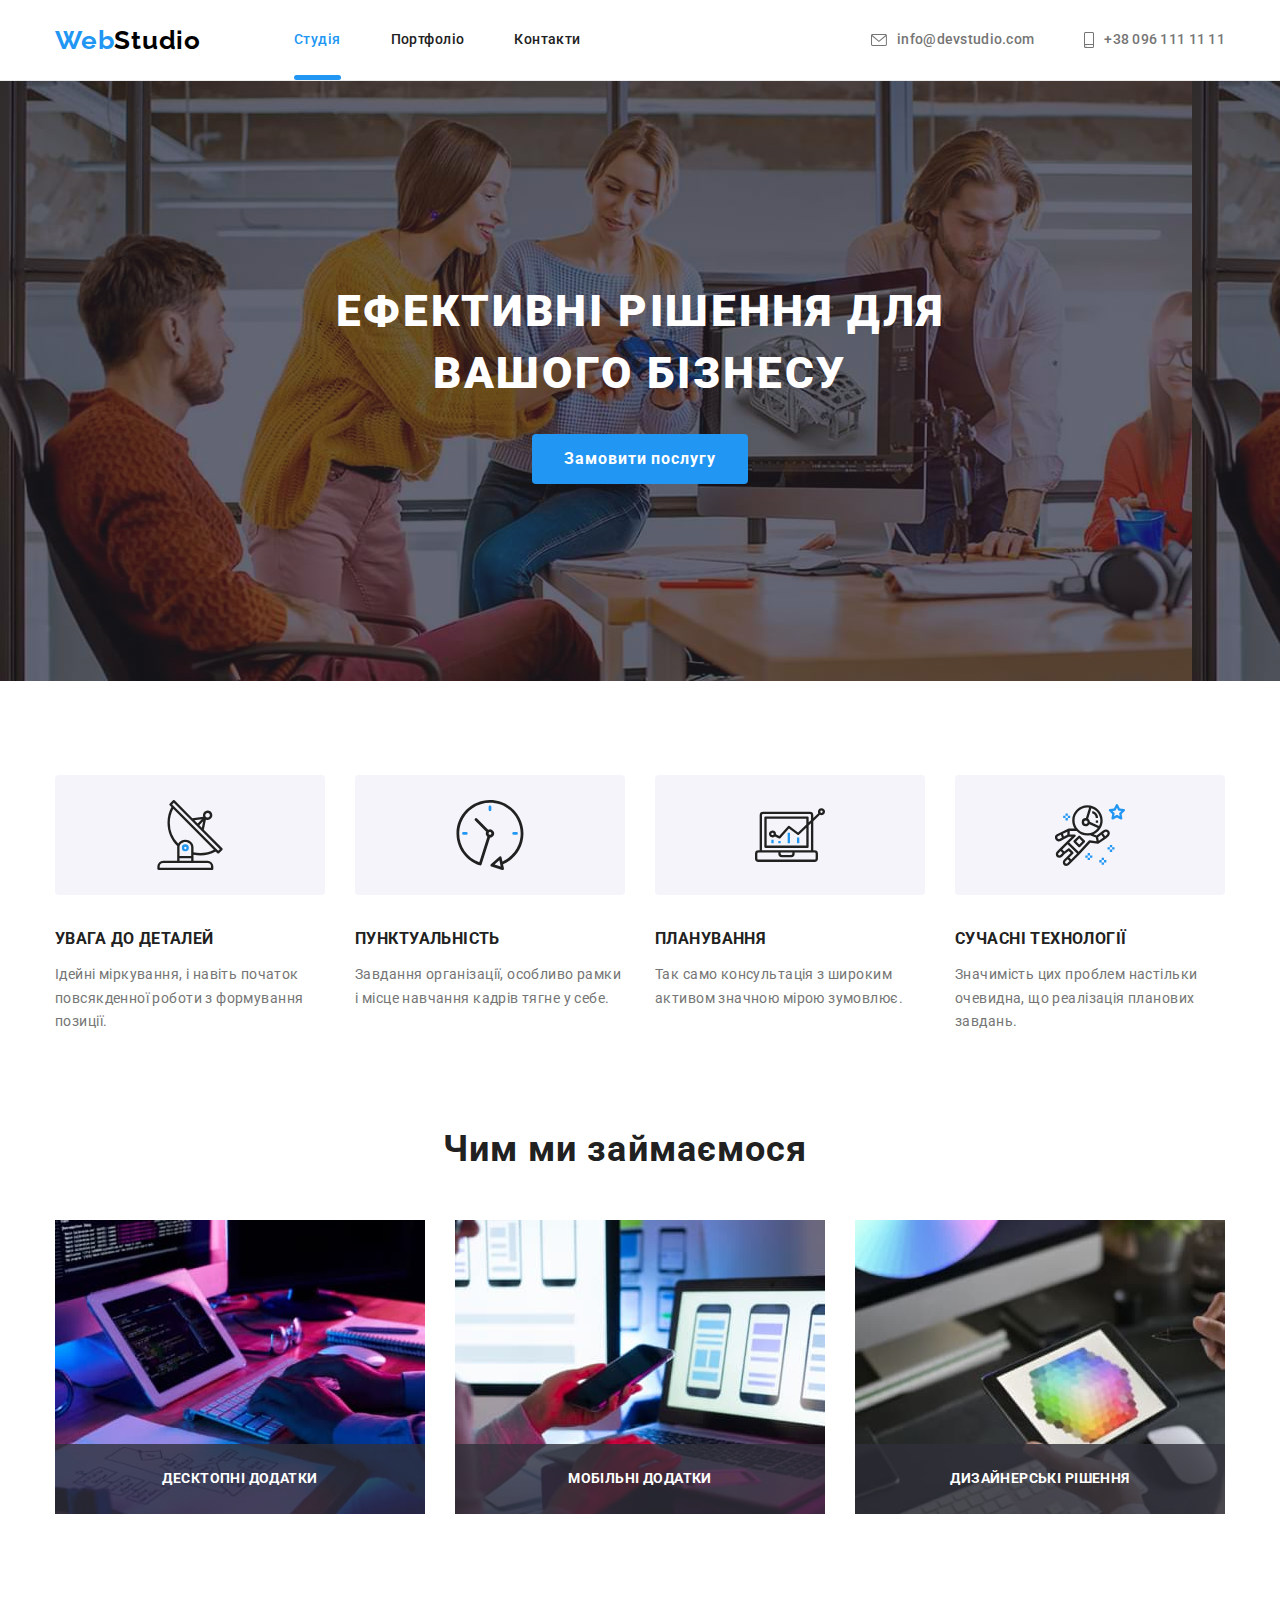
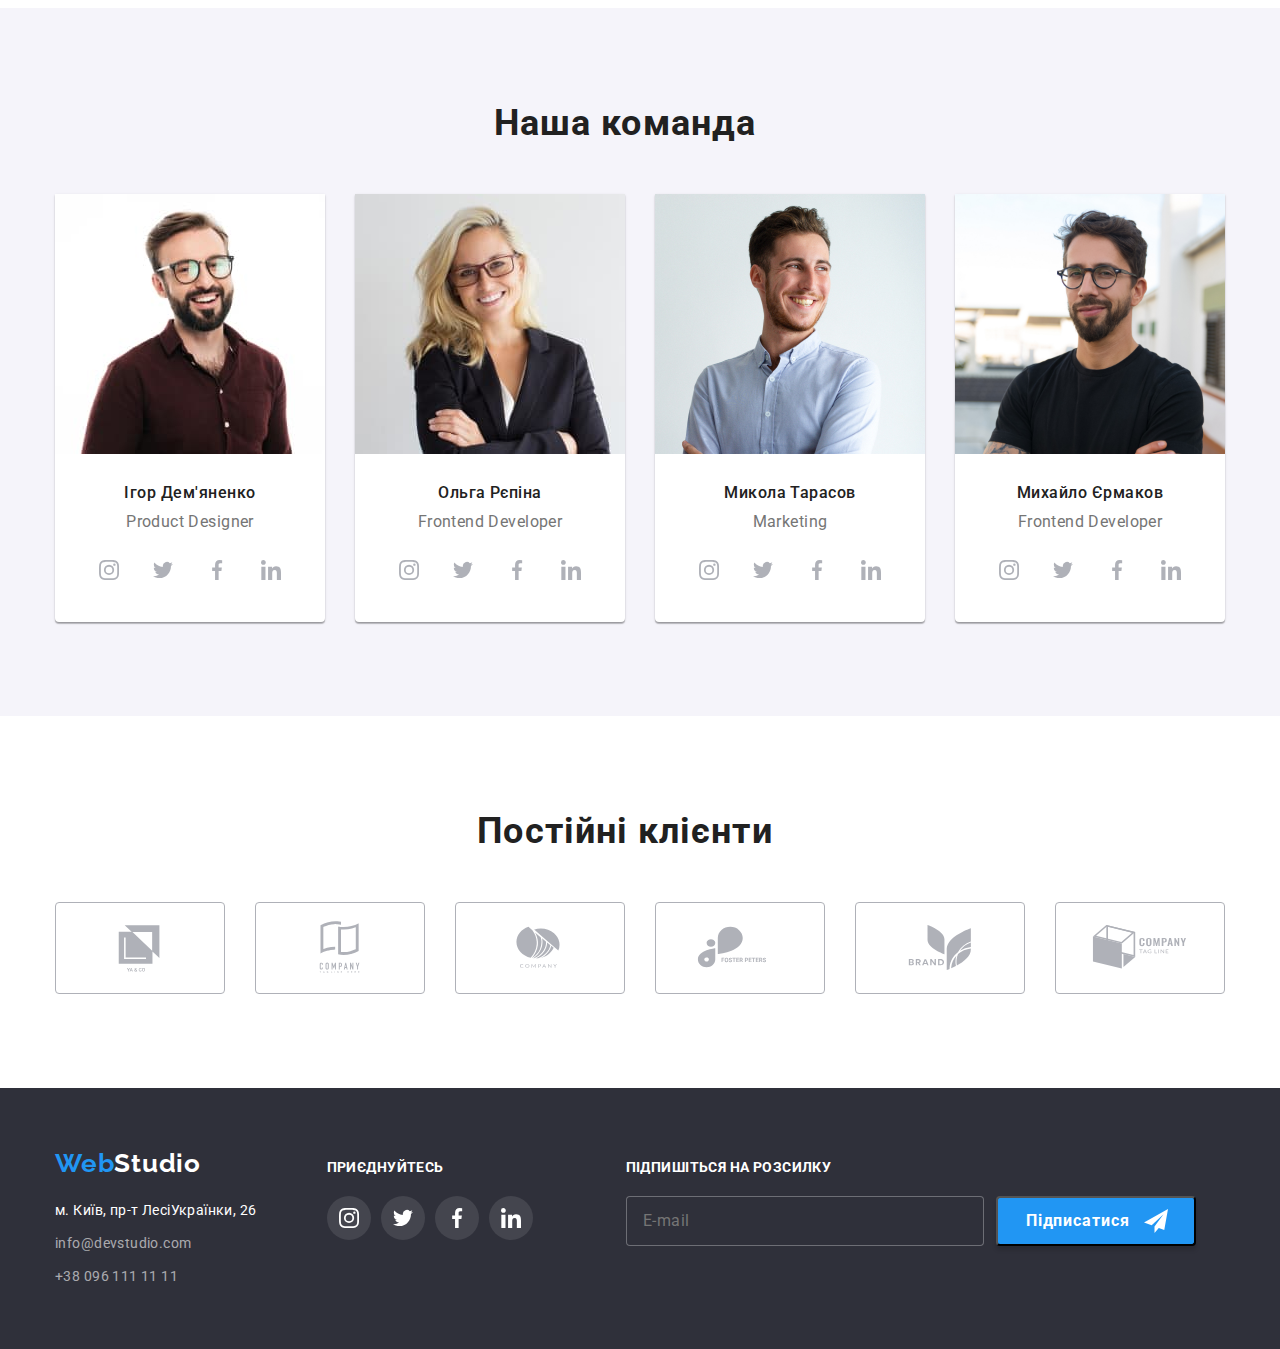
==== commit d57e9e11: "hw-06" ====
--- a/index.html
+++ b/index.html
@@ -146,21 +146,21 @@
           <h2 class="section-title">Чим ми займаємося</h2>
           <ul class="list">
             <li class="work-card">
-              <div class="label">
+              <div class="label-card">
                 <img src="./images/box1.jpg" alt="Візуалізація" />
                 <p class="label-text">Десктопні додатки</p>
               </div>              
             </li>
 
             <li class="work-card">
-              <div class="label">
+              <div class="label-card">
                 <img src="./images/box2.jpg" alt="Мобільність" />
                 <p class="label-text">Мобільні додатки</p>
               </div>              
             </li>
 
             <li class="work-card">
-              <div class="label">
+              <div class="label-card">
                 <img src="./images/box3.jpg" alt="Дизайн" />
                 <p class="label-text">Дизайнерські рішення</p>
               </div>              
@@ -212,8 +212,8 @@
                     </a>
                   </li>
                 </ul>
-                </div>
-                </li>
+              </div>
+            </li>
 
             <li class="team-card">
               <img src="./images/olgarepina.jpg" alt="Ольга Рєпіна" width="270" />
@@ -290,8 +290,8 @@
                     </a>
                   </li>
                 </ul>
-                </div>
-                </li>
+              </div>
+            </li>
 
             <li class="team-card">
               <img src="./images/mikhailoermakov.jpg" alt="Михайло Єрмаков" width="270" />
@@ -329,8 +329,7 @@
                     </a>
                   </li>
                 </ul>
-                </div>
-                </li>
+                
               </div>
             </li>
           </ul>
@@ -463,8 +462,24 @@
           </ul>
         </div>
 
+        <div class="form-mail">
+          <h2 class="title-net">Підпишіться на розсилку</h2>
+          <div class="footer-button">
+            <input type="email" id="mail" name="mail" placeholder="E-mail"/>
+            <button name="mail" type="submit" class="f-btn">Підписатися</button>
+            <svg class="icon-send">
+              <use href="./images/icons.svg/sprite2.svg#icon-icon-send"></use>
+            </svg>
+          </div> 
+        </div>   
+                           
+       
+
       </div>
     </footer>
+
+    <!--Modal window-->
+
     <div class="backdrop is-hidden" data-modal>
       <div class="modal">
         <button type="button" class="close-button" data-modal-close>
@@ -472,6 +487,66 @@
             <use href="./images/icons.svg/sprite2.svg#icon-close-button"></use>
           </svg>
         </button>
+        <p class="modal-title">
+          Залиште свої дані, ми вам передзвонимо
+        </p>
+        <form action="" class="modal-form">
+
+          <div class="form-element">
+            <label for="name">
+              Ім'я          
+            </label>
+            <div class="input-wrap">
+              <input type="text" id="name" name="name" required/> 
+              <svg class="clien-icon">
+              <use href="./images/icons.svg/sprite2.svg#icon-Person"></use>
+              </svg>       
+            </div>                         
+          </div>
+
+          <div class="form-element">
+            <label for="tel">
+              Телефон
+            </label>
+            <div class="input-wrap">
+              <input 
+                type="tel" 
+                id="tel" 
+                name="tel"
+                placeholder="0123456789" 
+                pattern="[0-9]{3}[0-9]{3}[0-9]{2}[0-9]{2}"
+                required/>
+                <svg class="clien-icon">
+                <use href="./images/icons.svg/sprite2.svg#icon-Phone"></use>
+              </svg>              
+            </div>
+          </div>
+          <div class="form-element">
+            <label for="email">
+              Пошта
+            </label>
+            <div class="input-wrap">
+              <input type="email" id="email" name="email" />
+              <svg class="clien-icon">
+                <use href="./images/icons.svg/sprite2.svg#icon-Mail"></use>
+              </svg>              
+            </div> 
+          </div>
+          <div class="form-element">
+            <label for="coment">
+              Коментар
+            </label>
+            <textarea name="coment" id="coment" placeholder="Ведіть текст"></textarea>
+          </div>
+          <div class="check">             
+            <input type="checkbox" name="check" id="check" required/>
+            <label for="check">           
+               Погоджуюся з розсилкою та приймаю <a href="./licens.pdf">Умови договору</a>
+              </label>
+          </div>
+          
+         <button type="submit" class="btn">Відправити</button>
+        </form>
       </div>
       
     </div>
--- a/css/styles.css
+++ b/css/styles.css
@@ -10,19 +10,18 @@
   --logo-color: #000;
   --border-color: #ececec;
   --border-card-color: #eee;
+  --border-close-buttone: rgba(0, 0, 0, 0.1);
   --card-set-gap: 30px;
-  --card-shadow: 0px 1px 3px rgba(0, 0, 0, 0.12),
-        0px 1px 1px rgba(0, 0, 0, 0.14),
-        0px 2px 1px rgba(0, 0, 0, 0.2);
-  --card-shadow-portfolio: 0px 3px 1px 
-      rgba(0, 0, 0, 0.1), 0px 1px 2px 
-      rgba(0, 0, 0, 0.08), 0px 2px 2px
-      rgba(0, 0, 0, 0.12);
   --primary-icon-color: #afb1b8;
   --primary-white-color: #fff;
   --close-button-shadow: 0px 4px 4px rgba(0, 0, 0, 0.25);
-}
-
+  --button-color: #188ce8;
+  --background-label: rgba(47, 48, 58, 0.8);
+  --card-shadow: 0px 1px 3px rgba(0, 0, 0, 0.12), 0px 1px 1px rgba(0, 0, 0, 0.14),
+    0px 2px 1px rgba(0, 0, 0, 0.2);
+  --card-shadow-portfolio: 0px 3px 1px rgba(0, 0, 0, 0.1), 0px 1px 2px rgba(0, 0, 0, 0.08),
+    0px 2px 2px rgba(0, 0, 0, 0.12);
+}
 
 ul {
   list-style: none;
@@ -34,8 +33,6 @@
   text-decoration: none;
   transition: color 500ms;
 }
-
-
 
 img {
   display: block;
@@ -68,7 +65,7 @@
 }
 
 .page-header {
-    border-bottom: 1px solid var(--border-color);
+  border-bottom: 1px solid var(--border-color);
 }
 
 /*main-nav*/
@@ -145,7 +142,7 @@
   border-radius: 4px;
   width: 100%;
   height: 5px;
-  content: "";
+  content: '';
   background-color: var(--accent-color);
 }
 
@@ -159,7 +156,8 @@
 
   font-weight: 500;
   line-height: 1.14;
-  transition: background-color 250ms cubic-bezier(0.4, 0, 0.2, 1), color 250ms cubic-bezier(0.4, 0, 0.2, 1);
+  transition: background-color 250ms cubic-bezier(0.4, 0, 0.2, 1),
+    color 250ms cubic-bezier(0.4, 0, 0.2, 1);
 }
 
 .contact-item {
@@ -186,8 +184,6 @@
   margin-left: 50px;
 }
 
-
-
 .mail,
 .phone {
   margin-right: 10px;
@@ -195,9 +191,6 @@
   align-items: center;
   justify-content: center;
 }
-
-
-
 
 /*main*/
 
@@ -206,15 +199,14 @@
   text-align: center;
   background-color: var(--dark-background-color);
   padding-top: 200px;
-  padding-bottom: 200px;    
-      
+  padding-bottom: 200px;
+
   max-width: 1600px;
   height: 600px;
   margin-left: auto;
   margin-right: auto;
-  background-image: linear-gradient(to right, rgba(47, 48, 58, 0.4),
-   rgba(47, 48, 58, 0.4)), 
-   url(../images/overlay.jpg);
+  background-image: linear-gradient(to right, rgba(47, 48, 58, 0.4), rgba(47, 48, 58, 0.4)),
+    url(../images/overlay.jpg);
 }
 .hero-title {
   font-weight: 900;
@@ -231,7 +223,7 @@
   border: none;
   padding: 10px 32px;
   min-width: 216px;
-  border-radius: 4px;  
+  border-radius: 4px;
 
   cursor: pointer;
   font-family: inherit;
@@ -240,14 +232,13 @@
   letter-spacing: 0.06em;
   color: var(--white-text-color);
   font-weight: 700;
-  background-color: var(--accent-color);  
+  background-color: var(--accent-color);
   transition: background-color 250ms cubic-bezier(0.4, 0, 0.2, 1);
 }
-
 
 .button:hover,
 .button:focus {
-  background: #188CE8;
+  background: var(--button-color);
 }
 
 /*overlay
@@ -271,7 +262,7 @@
   padding-bottom: 94px;
 }
 
-.visually-hidden { 
+.visually-hidden {
   position: absolute;
   width: 1px;
   height: 1px;
@@ -319,26 +310,23 @@
   flex-wrap: wrap;
 }
 
-
 .item-sec,
 .team-card {
-  width: calc((100% - 90px)/4);
+  width: calc((100% - 90px) / 4);
   margin-left: 30px;
 }
 
 .work-card {
-  width: calc((100% - 60px)/3);;
-  margin-left: 30px;  
-}
-
-.label {
+  width: calc((100% - 60px) / 3);
+  margin-left: 30px;
+}
+
+.label-card {
   position: relative;
-  
-}
-  
-  
-.label-text {   
-  display: flex; 
+}
+
+.label-text {
+  display: flex;
   position: absolute;
   font-size: 14px;
   font-weight: 700;
@@ -347,8 +335,8 @@
   letter-spacing: 0.03em;
   text-transform: uppercase;
   color: var(--primary-white-color);
-  background: rgba(47, 48, 58, 0.8);
-  width: 100%;;
+  background: var(--background-label);
+  width: 100%;
   height: 70px;
   margin: 0;
   align-items: center;
@@ -356,7 +344,6 @@
   bottom: 0;
 }
 
-
 .list-sec .item-sec:nth-child(1) {
   margin-left: 0px;
 }
@@ -371,17 +358,16 @@
 
 .icon {
   display: flex;
-  content: "";
+  content: '';
   height: 120px;
   background-repeat: no-repeat;
   background-size: contain;
   background-position: center;
-  background-color: #F5F4FA;
+  background-color: #f5f4fa;
   margin-bottom: 30px;
   border-radius: 4px;
   justify-content: center;
   align-items: center;
-
 }
 
 .icon-antenn,
@@ -392,10 +378,9 @@
   width: 70px;
 }
 
-
 .title {
   color: var(--primary-text-color);
-  
+
   margin-top: 0;
   margin-bottom: 0;
 }
@@ -404,7 +389,6 @@
   margin-top: 10px;
   margin-bottom: 0;
 }
-
 
 .team-card {
   box-shadow: var(--card-shadow);
@@ -418,15 +402,12 @@
   margin-bottom: 0;
 }
 
-
-
 .team-list {
   margin-top: 0;
   margin-bottom: 0;
   padding-left: 0;
 }
 .descr {
-  
   padding-top: 30px;
   padding-bottom: 30px;
 }
@@ -462,7 +443,6 @@
 
 .social-item {
   margin-right: 10px;
-
 }
 
 .social-item:last-child {
@@ -477,7 +457,8 @@
   justify-content: center;
   border-radius: 50%;
   fill: var(--primary-icon-color);
-  transition: background-color 250ms cubic-bezier(0.4, 0, 0.2, 1), fill 250ms cubic-bezier(0.4, 0, 0.2, 1);
+  transition: background-color 250ms cubic-bezier(0.4, 0, 0.2, 1),
+    fill 250ms cubic-bezier(0.4, 0, 0.2, 1);
 }
 
 .social-link:hover,
@@ -500,8 +481,7 @@
 }
 
 .client-card {
-
-  width: calc((100% - 150px)/6);
+  width: calc((100% - 150px) / 6);
   margin-right: 0;
   margin-left: 30px;
 }
@@ -515,31 +495,26 @@
   align-items: center;
   color: currentColor;
   text-decoration: none;
-  border: 1px solid #AFB1B8;
+  border: 1px solid #afb1b8;
   border-radius: 4px;
   align-items: center;
   justify-content: center;
   height: 92px;
   width: 170px;
   fill: var(--primary-icon-color);
-transition: border 250ms cubic-bezier(0.4, 0, 0.2, 1), fill 250ms cubic-bezier(0.4, 0, 0.2, 1);
+  transition: border 250ms cubic-bezier(0.4, 0, 0.2, 1), fill 250ms cubic-bezier(0.4, 0, 0.2, 1);
 }
 
 .client-link:hover,
 .client-link:focus {
   border: 1px solid var(--accent-color);
   fill: var(--accent-color);
-
 }
 
 .client-icon {
   width: 106px;
   height: 60px;
 }
-
-
-
-
 
 /*Portfolio*/
 
@@ -574,8 +549,8 @@
   border-radius: 4px;
   cursor: pointer;
   padding: 6px 25px;
-  transition: background-color 250ms cubic-bezier(0.4, 0, 0.2, 1), color 250ms cubic-bezier(0.4, 0, 0.2, 1),
-      box-shadow 250ms cubic-bezier(0.4, 0, 0.2, 1);
+  transition: background-color 250ms cubic-bezier(0.4, 0, 0.2, 1),
+    color 250ms cubic-bezier(0.4, 0, 0.2, 1), box-shadow 250ms cubic-bezier(0.4, 0, 0.2, 1);
 }
 
 .prtf-button:hover,
@@ -617,7 +592,7 @@
 }
 .work-desc {
   margin: 0;
-  font-style: 400;
+  font-weight: 400;
   font-size: 16px;
   line-height: 1.88;
   letter-spacing: 0.03em;
@@ -633,25 +608,23 @@
 .item-card .link:focus {
   box-shadow: 0px 1px 1px rgba(0, 0, 0, 0.12), 0px 4px 4px rgba(0, 0, 0, 0.06),
     1px 4px 6px rgba(0, 0, 0, 0.16);
-  
-}
-
+}
 
 .overlay-card {
   position: relative;
-  overflow: hidden;   
-}
-
-.item-card:hover .overlay{
-transform: translateY(0);
+  overflow: hidden;
+}
+
+.item-card:hover .overlay {
+  transform: translateY(0);
 }
 .overlay {
-  padding:63px 24px;
+  padding: 63px 24px;
   position: absolute;
   font-size: 18px;
   line-height: 1.56;
   letter-spacing: 0.03em;
-  color: #FFFFFF;
+  color: #ffffff;
   background: rgba(33, 150, 243, 0.9);
   top: 0;
   height: 100%;
@@ -713,8 +686,7 @@
 .social-net-footer {
   width: 206px;
   height: 80px;
-  margin-right: 0;
-  
+  margin-right: 93px;
 }
 
 .social-list {
@@ -724,7 +696,6 @@
   list-style: none;
   align-items: center;
   justify-content: center;
- 
 }
 
 .title-net {
@@ -760,10 +731,71 @@
   width: 20px;
   height: 20px;
   fill: var(--white-text-color);
+}
+
+.form-mail {
+}
+
+.footer-button {
+  display: flex;
+  position: relative;
+}
+
+.footer-button input {
+  width: 358px;
+  height: 50px;
+  padding-left: 16px;
+  margin-right: 12px;
+
+  font-weight: 400;
+  font-size: 16px;
+  line-height: 1.25;
+
+  align-items: center;
+  letter-spacing: 0.03em;
+  background-color: var(--dark-background-color);
+  border: 1px solid rgba(255, 255, 255, 0.3);
+  border-radius: 4px;
+  color: var(--white-opacity-text-color);
+  outline: none;
+}
+
+.f-btn {
+  width: 200px;
+  height: 50px;
+  padding-left: 28px;
+  color: var(--primary-white-color);
+  background: var(--accent-color);
+  border-radius: 4px;
+  box-shadow: 0px 4px 4px rgba(0, 0, 0, 0.15);  
+  font-family: inherit;
+  font-style: normal;
+  font-weight: 700;
+  font-size: 16px;
+  line-height: 1.875;
+  display: flex;
+  align-items: center;
+  text-align: center;
+  letter-spacing: 0.06em;
+  transition: background-color 250ms cubic-bezier(0.4, 0, 0.2, 1);
+}
+
+.f-btn:hover,
+.f-btn:focus {
+  background: var(--button-color);
   
 }
 
-/*modal*/
+.icon-send {
+  width: 24px;
+  height: 24px;
+  position: absolute;
+  top: 50%;
+  right: 28px;
+  translate: 0 -50%;
+}
+
+/*Modal window*/
 
 .backdrop {
   position: fixed;
@@ -772,18 +804,19 @@
   width: 100%;
   height: 100vh;
   background: rgba(0, 0, 0, 0.2);
-   ;
 }
 
 .modal {
   position: absolute;
   width: 528px;
   height: 581px;
+  padding: 40px;
   left: 50%;
   top: 50%;
   transform: translate(-50%, -50%);
   background: var(--primary-background-color);
-  box-shadow: 0px 1px 3px rgba(0, 0, 0, 0.12), 0px 1px 1px rgba(0, 0, 0, 0.14), 0px 2px 1px rgba(0, 0, 0, 0.2);
+  box-shadow: 0px 1px 3px rgba(0, 0, 0, 0.12), 0px 1px 1px rgba(0, 0, 0, 0.14),
+    0px 2px 1px rgba(0, 0, 0, 0.2);
   border-radius: 4px;
 }
 
@@ -793,6 +826,145 @@
   pointer-events: none;
 }
 
+.modal-title {
+  font-weight: 700;
+  font-size: 20px;
+  line-height: 1.15;
+  text-align: center;
+  letter-spacing: 0.03em;
+  margin-bottom: 12px;
+  margin-top: 0;
+  color: var(--primary-text-color);
+}
+
+.form-element {
+  display: flex;
+  flex-direction: column;
+  margin-bottom: 10px;
+}
+
+.form-element:last-child {
+  margin-bottom: 20px;
+}
+
+.form-element label {
+  font-size: 12px;
+  line-height: 1.67;
+  letter-spacing: 0.01em;
+  margin-bottom: 4px;
+
+  color: var(--secondary-text-color);
+}
+
+.input-wrap {
+  position: relative;
+}
+.form-element svg {
+  width: 18px;
+  height: 18px;
+  position: absolute;
+  top: 50%;
+  left: 12px;
+  translate: 0 -50%;
+  transition: fill 250ms cubic-bezier(0.4, 0, 0.2, 1);
+}
+
+.form-element input {
+  width: 100%;
+  height: 40px;
+  padding-left: 42px;
+  border: 1px solid rgba(33, 33, 33, 0.2);
+  border-radius: 4px;
+  cursor: pointer;
+  outline: none;
+  transition: border 250ms cubic-bezier(0.4, 0, 0.2, 1);
+}
+
+.form-element input:hover,
+.form-element input:focus {
+  border: 1px solid var(--accent-color);
+}
+
+.form-element input:hover + svg,
+.form-element input:focus + svg {
+  fill: var(--accent-color);
+}
+
+.clien-icon {
+  position: absolute;
+}
+
+textarea {
+  resize: none;
+  width: 100%;
+  height: 120px;
+  padding: 12px 16px;
+  border: 1px solid rgba(33, 33, 33, 0.2);
+  cursor: pointer;
+  outline: none;
+  transition: border 250ms cubic-bezier(0.4, 0, 0.2, 1);
+}
+
+textarea:hover,
+textarea:focus {
+  border: 1px solid var(--accent-color);
+}
+
+.modal-form .btn {
+  font-family: inherit;
+  font-weight: 700;
+  font-size: 16px;
+  line-height: 1.875;
+
+  display: flex;
+  letter-spacing: 0.06em;
+  justify-content: center;
+  align-items: center;
+
+  cursor: pointer;
+
+  color: var(--primary-white-color);
+  width: 200px;
+  height: 50px;
+  background: var(--accent-color);
+  box-shadow: 0px 4px 4px rgba(0, 0, 0, 0.15);
+  border-radius: 4px;
+  margin-left: auto;
+  margin-right: auto;
+}
+
+.modal-form .btn:hover,
+.modal-form .btn:focus {
+  background-color: var(--button-color);
+}
+
+.check {
+  display: flex;
+  margin-bottom: 30px;
+  justify-content: center;
+  align-items: center;
+}
+.check label {
+  font-weight: 400;
+  font-size: 14px;
+  line-height: 1.714;
+  letter-spacing: 0.03em;
+
+  color: var(--secondary-text-color);
+}
+
+.check input {
+  width: 16px;
+  height: 15px;
+  border-radius: 2px;
+  margin-right: 9px;
+}
+
+.check a {
+  color: var(--accent-color);
+  text-decoration: underline;
+}
+
 .close-button {
   display: flex;
   justify-items: center;
@@ -801,9 +973,9 @@
   width: 30px;
   height: 30px;
   right: 8px;
-  top: 8px;  
-  background: var(--primary-background-color) ;
-  border: 1px solid rgba(0, 0, 0, 0.1);
+  top: 8px;
+  background: var(--primary-background-color);
+  border: 1px solid var(--border-close-buttone);
   border-radius: 50%;
   font-size: 18px;
   font-weight: 700;
@@ -813,7 +985,6 @@
 
 .close-button:focus,
 .close-button:hover {
- fill: var(--accent-color);
- box-shadow: var(--close-button-shadow);
-}
-
+  fill: var(--accent-color);
+  box-shadow: var(--close-button-shadow);
+}
